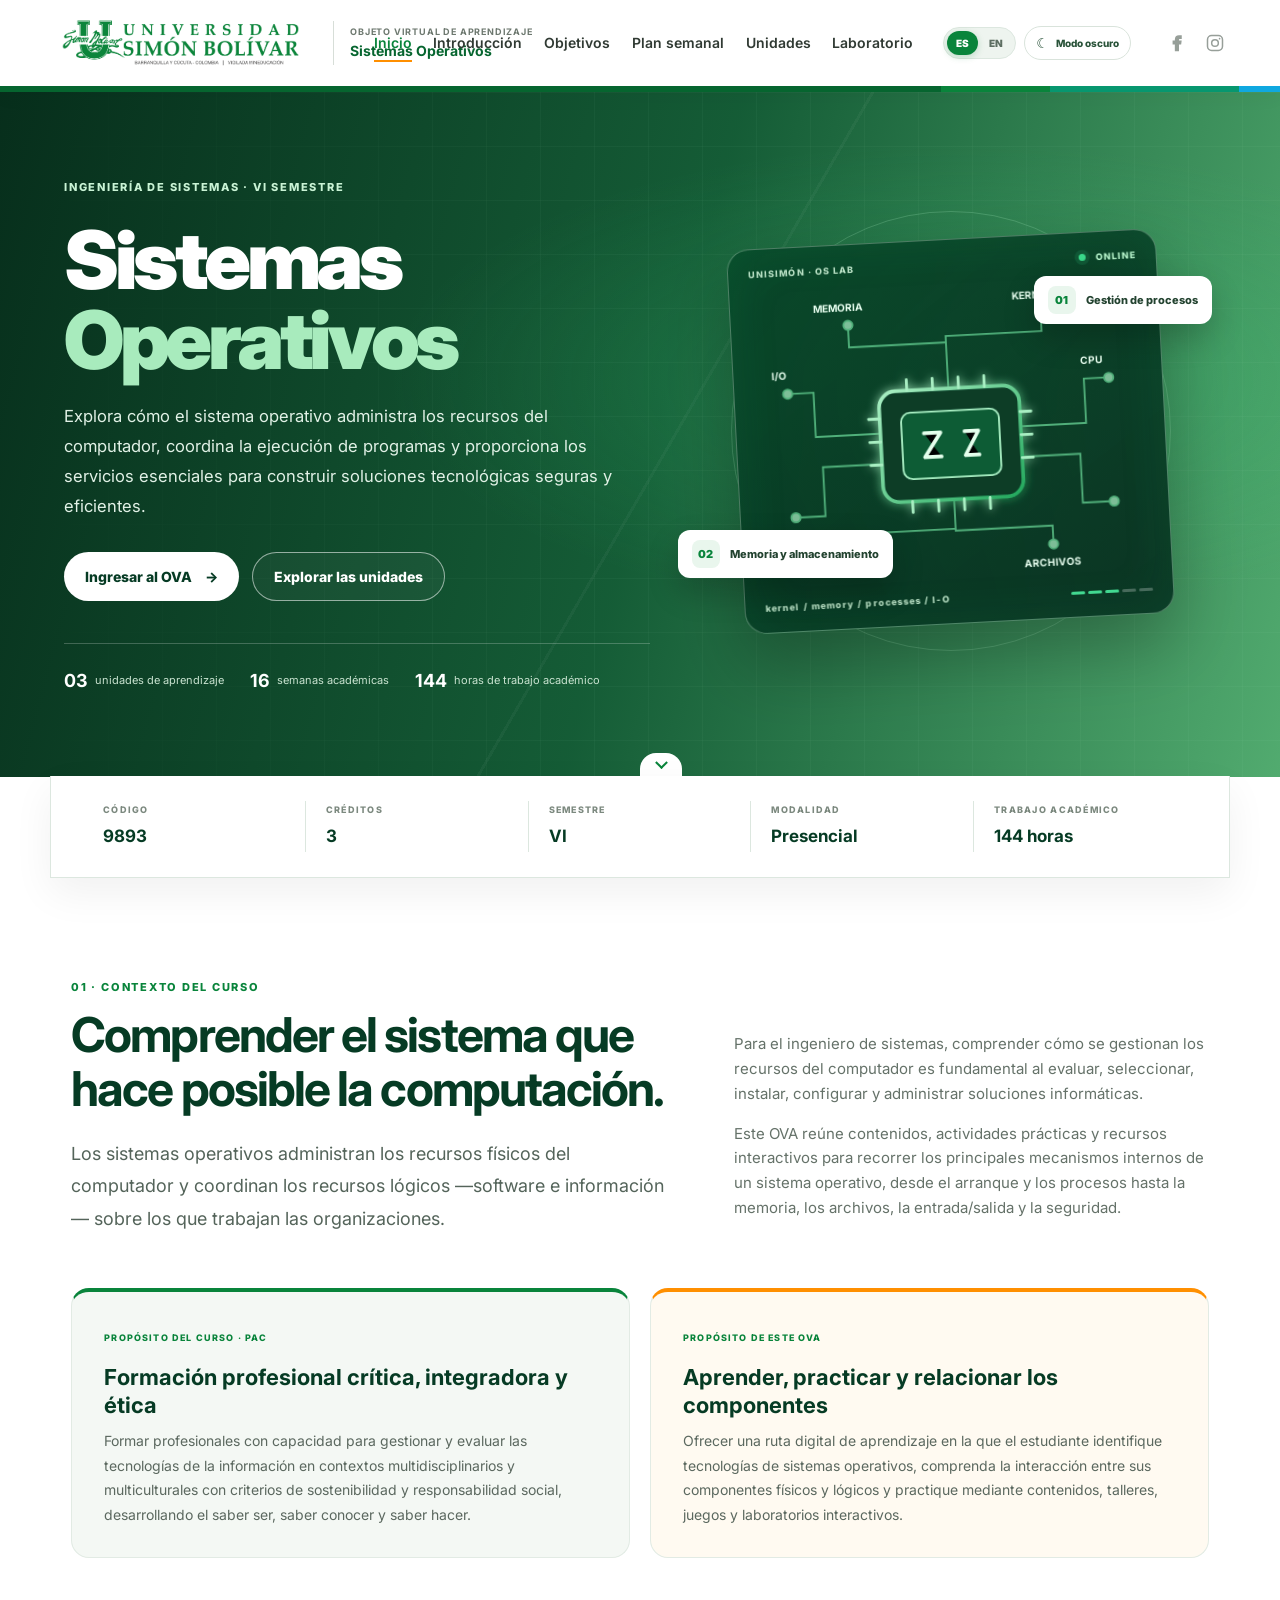
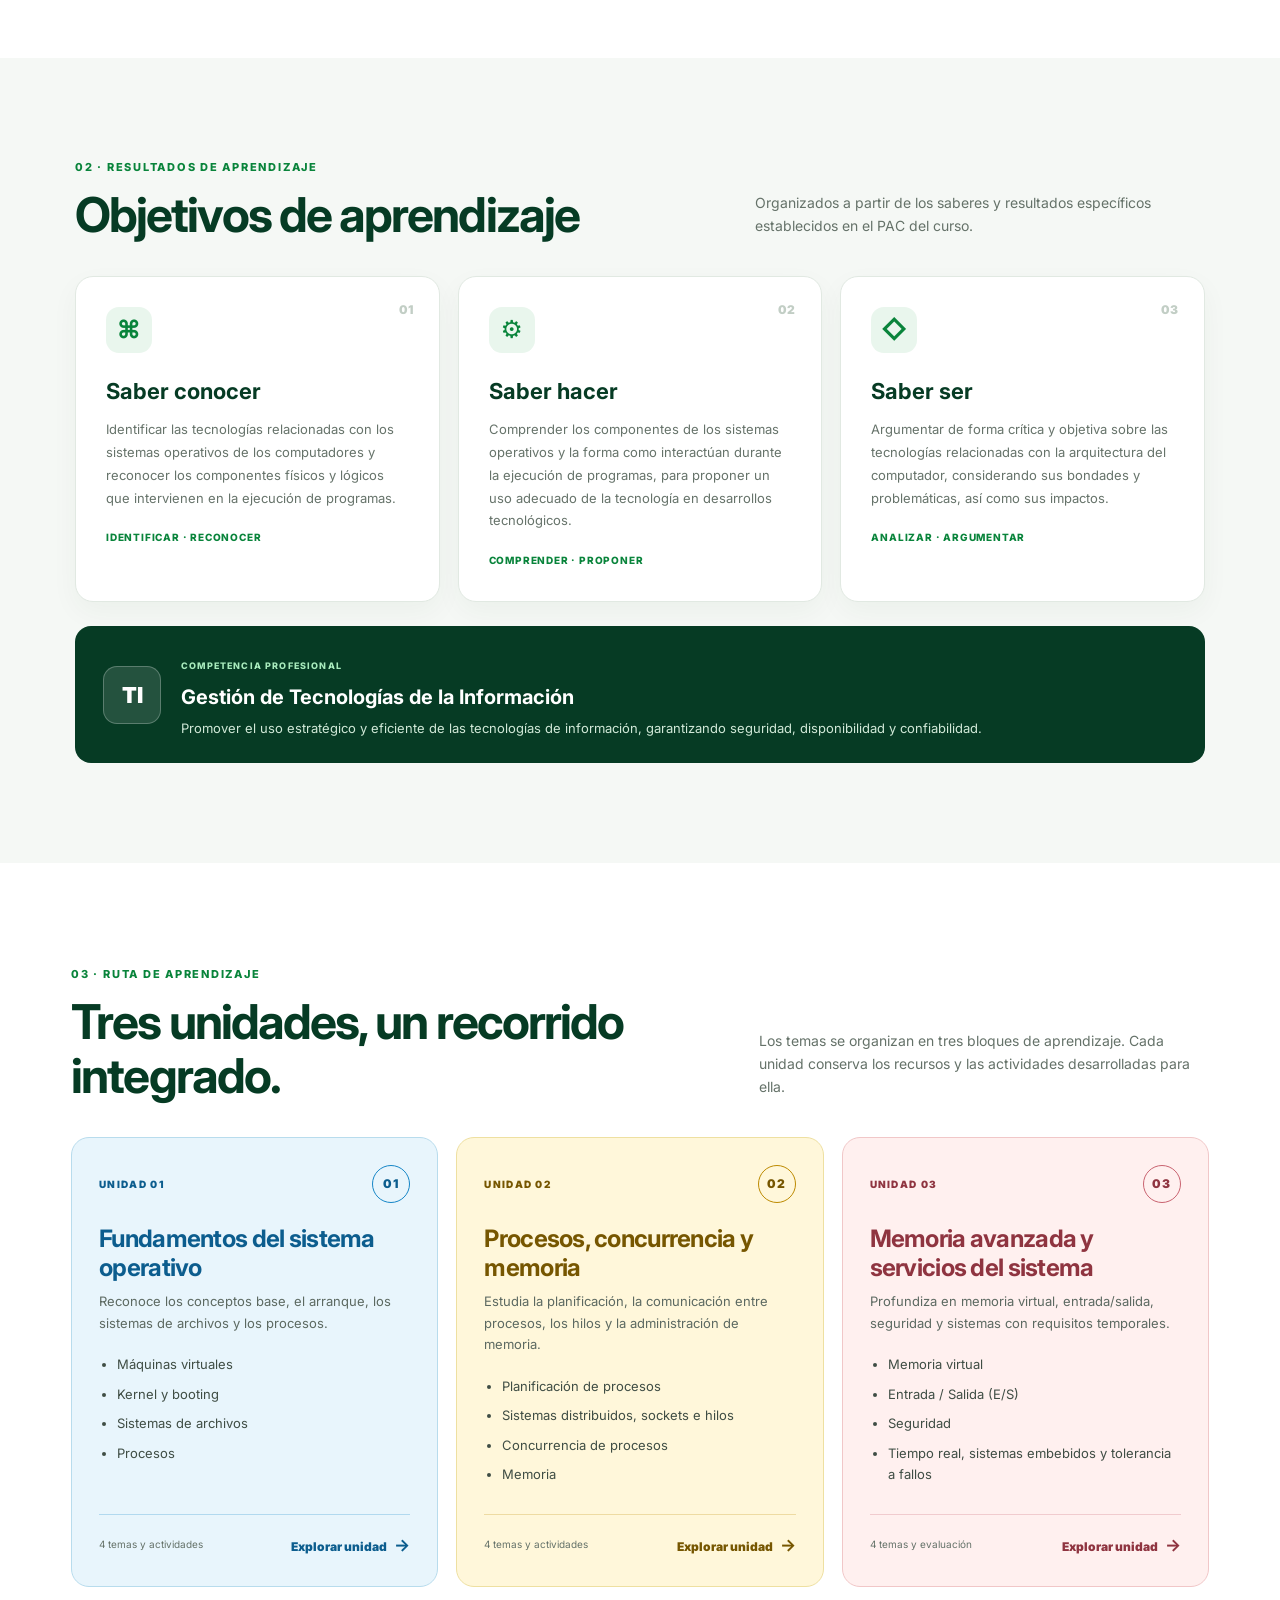
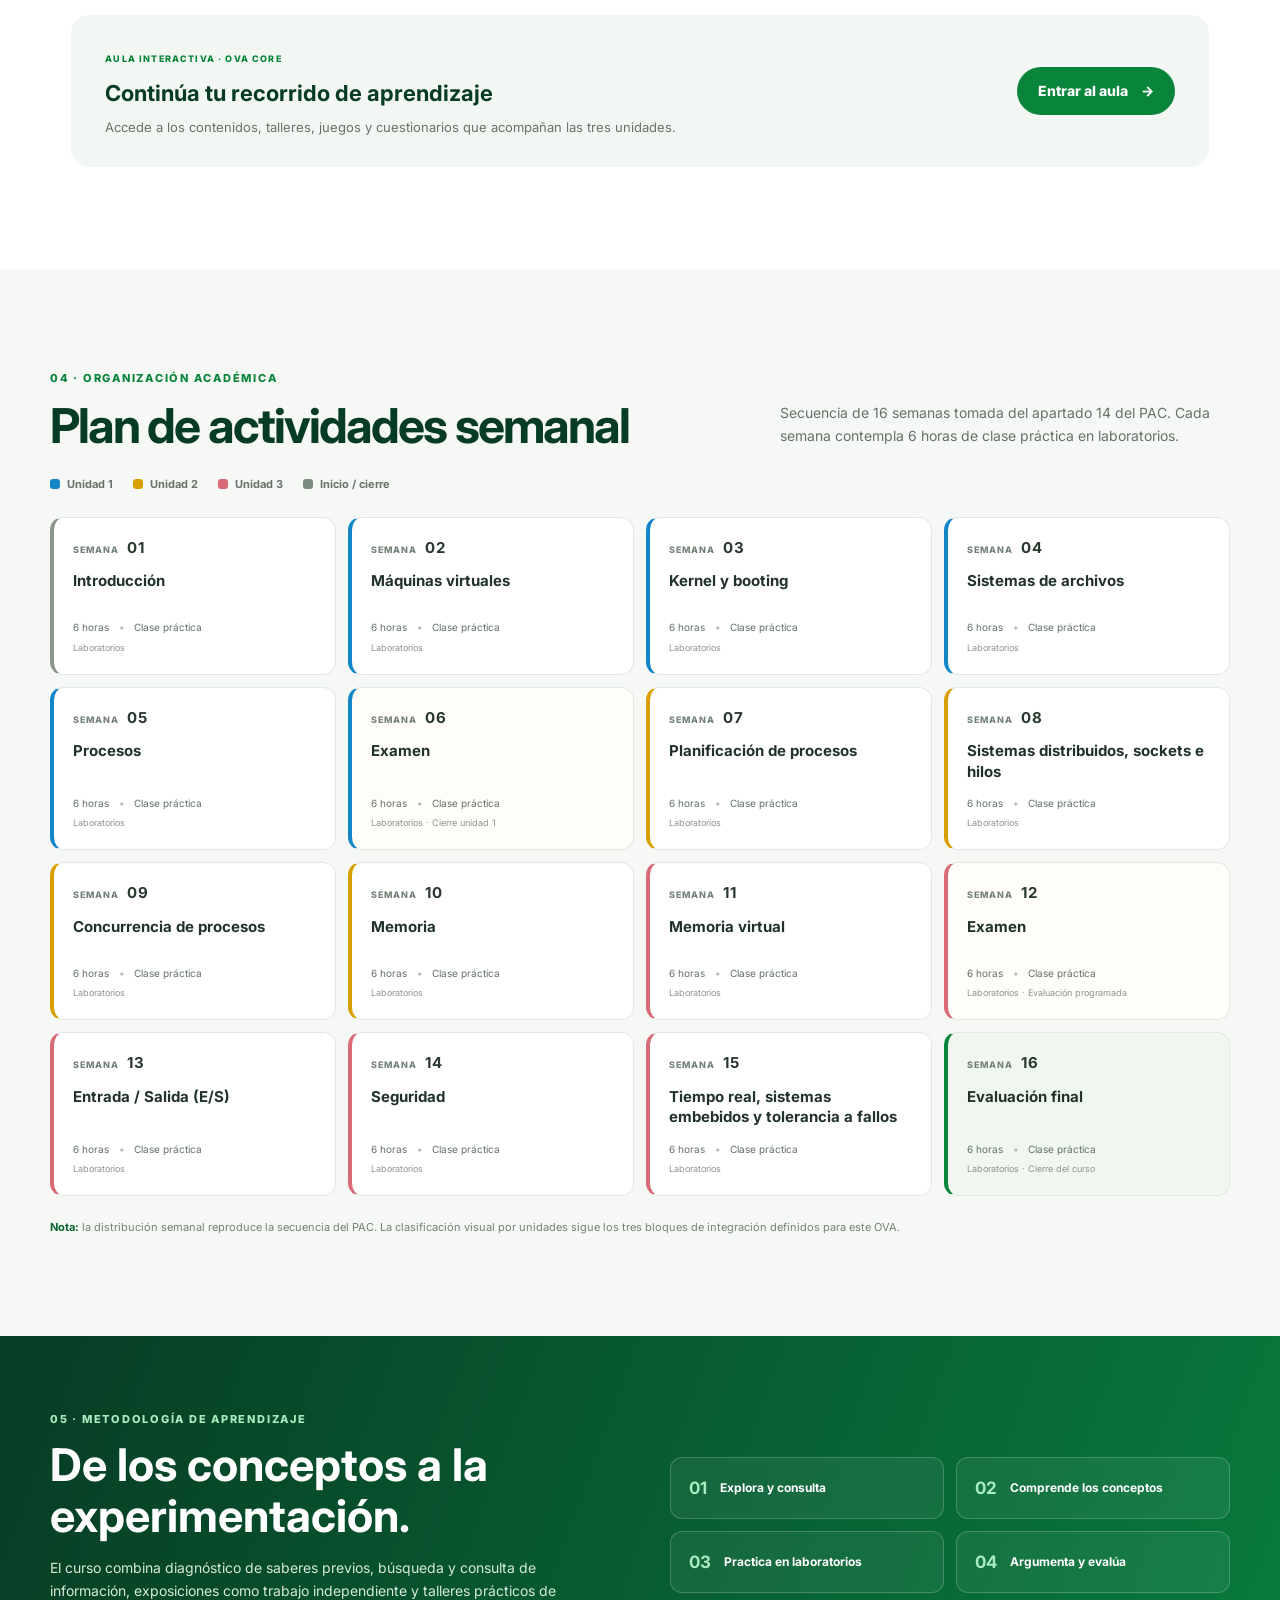
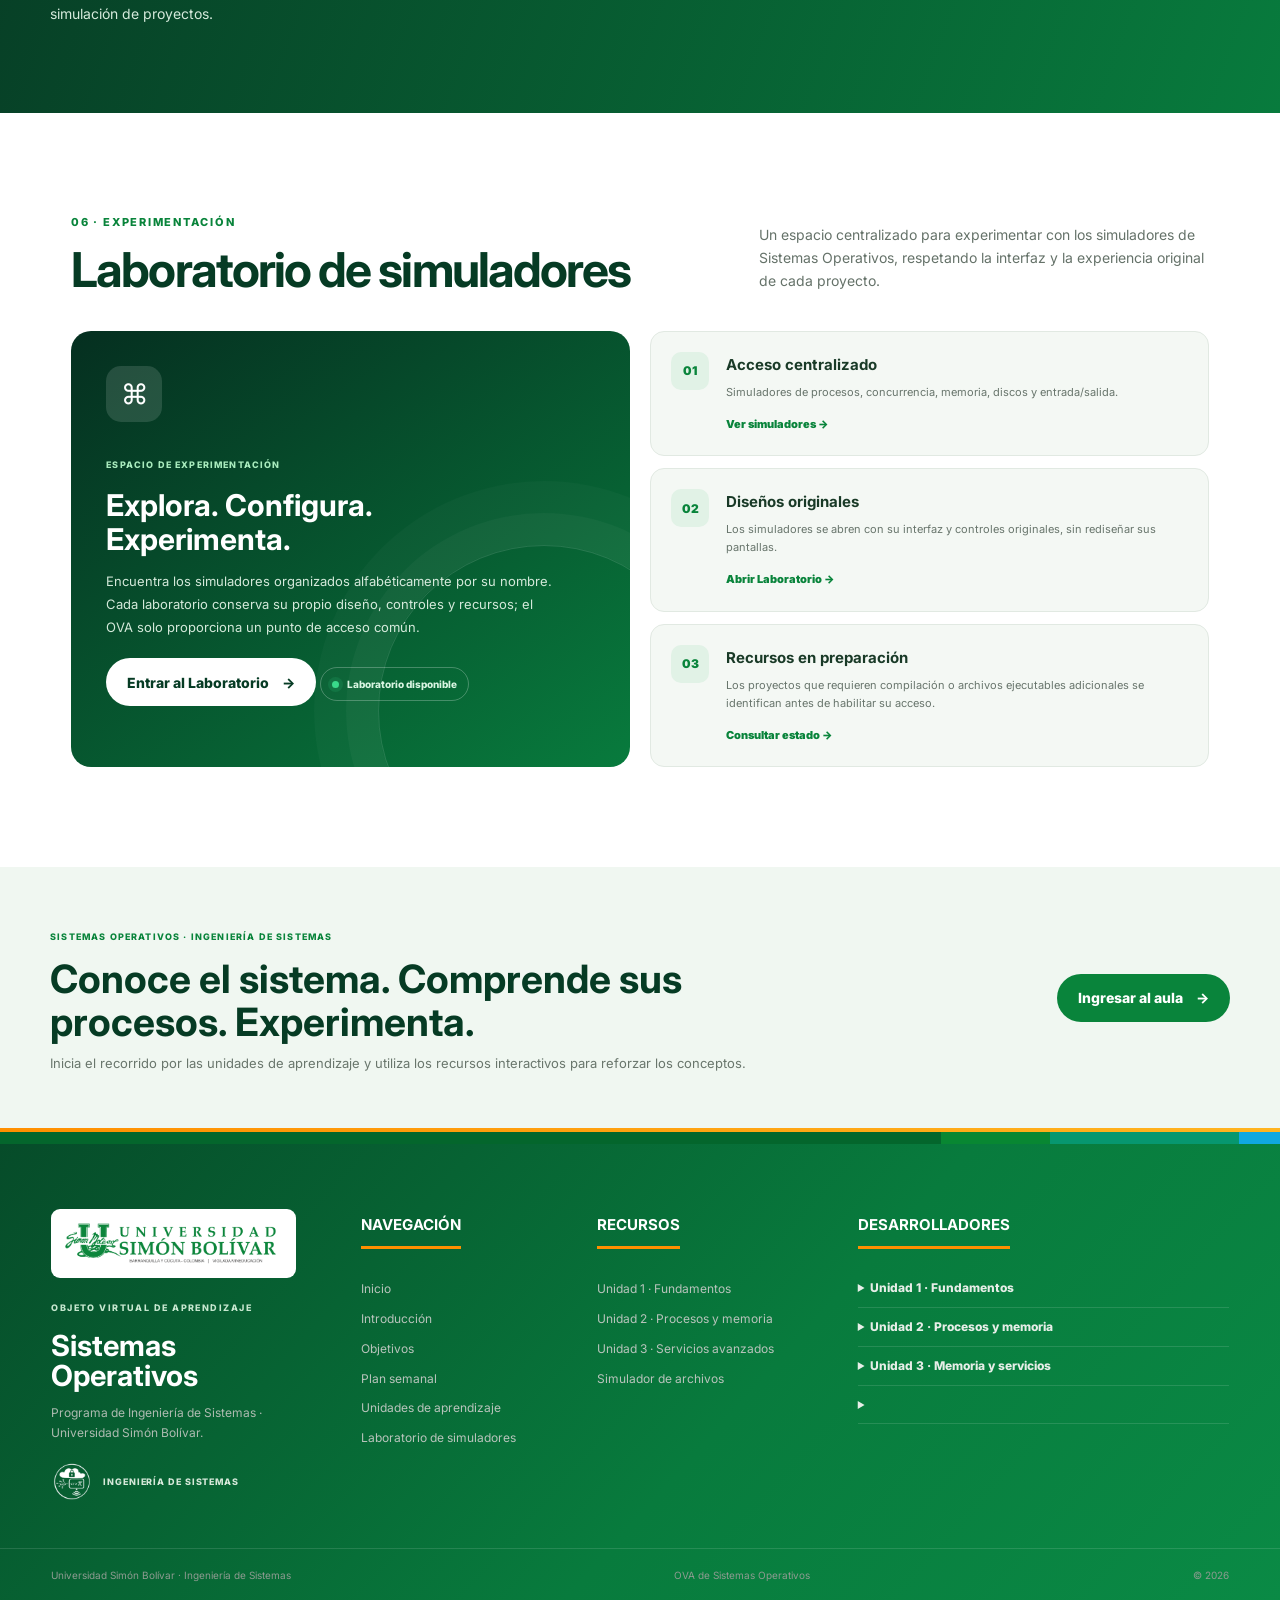
==== index.html @ 16c99668 "Conecta redes sociales oficiales y actualiza estilos animados del portal" ====
<!DOCTYPE html>
<html lang="es">
<head>
  <meta charset="UTF-8">
  <meta name="viewport" content="width=device-width, initial-scale=1.0">
  <meta name="theme-color" content="#09843B">
  <meta name="description" content="Objeto Virtual de Aprendizaje de Sistemas Operativos. Ingeniería de Sistemas, Universidad Simón Bolívar.">
  <title>Sistemas Operativos | OVA · Universidad Simón Bolívar</title>
  <link rel="preconnect" href="https://fonts.googleapis.com">
  <link rel="preconnect" href="https://fonts.gstatic.com" crossorigin>
  <link href="https://fonts.googleapis.com/css2?family=Inter:wght@400;500;600;700;800;900&display=swap" rel="stylesheet">
  <link rel="stylesheet" href="portal.css?v=0.6">
</head>
<body>
  <a class="skip-link" href="#contenido">Saltar al contenido</a>

  <header class="site-header">
    <div class="header-inner">
      <a class="brand" href="#inicio" aria-label="Sistemas Operativos, ir al inicio">
        <span class="brand-logo-plate"><img src="recursos%20visuales/20231121155455_0.png" alt="Universidad Simón Bolívar"></span>
        <span class="brand-divider" aria-hidden="true"></span>
        <span class="brand-course">OBJETO VIRTUAL DE APRENDIZAJE<strong>Sistemas Operativos</strong></span>
      </a>
      <button class="menu-toggle" id="menuToggle" type="button" aria-expanded="false" aria-controls="mainNav" aria-label="Abrir menú">
        <span></span><span></span><span></span>
      </button>
      <nav class="main-nav" id="mainNav" aria-label="Navegación principal">
        <a href="#inicio" class="active">Inicio</a>
        <a href="#introduccion">Introducción</a>
        <a href="#objetivos">Objetivos</a>
        <a href="#plan">Plan semanal</a>
        <a href="#unidades">Unidades</a>
        <a href="#laboratorios">Simuladores</a>
      </nav>
      <div class="preference-controls" aria-label="Preferencias de visualización">
        <div class="language-switch" role="group" aria-label="Language / Idioma">
          <button type="button" class="language-button is-active" data-portal-lang="es" aria-pressed="true" lang="es">ES</button>
          <button type="button" class="language-button" data-portal-lang="en" aria-pressed="false" lang="en">EN</button>
        </div>
        <button class="theme-toggle" id="themeToggle" type="button" aria-label="Cambiar a modo oscuro" aria-pressed="false">
          <span class="theme-toggle-icon" aria-hidden="true">☾</span><span id="themeToggleLabel">Modo oscuro</span>
        </button>
      </div>
      <div class="social-links" aria-label="Redes sociales del programa de Ingeniería de Sistemas">
        <a class="social-placeholder" href="https://www.facebook.com/IngSistemasUnisimon" target="_blank" rel="noopener noreferrer" title="Facebook · Ingeniería de Sistemas Unisimón" aria-label="Visitar Facebook de Ingeniería de Sistemas Unisimón">
          <svg viewBox="0 0 24 24" aria-hidden="true"><path d="M13.5 21v-8h2.7l.4-3.1h-3.1v-2c0-.9.3-1.5 1.6-1.5h1.7V3.6c-.3 0-1.3-.1-2.4-.1-2.4 0-4.1 1.5-4.1 4.2v2.3H7.6V13h2.7v8h3.2Z"/></svg>
        </a>
        <a class="social-placeholder" href="https://www.instagram.com/ingsistemasunisimon/" target="_blank" rel="noopener noreferrer" title="Instagram · Ingeniería de Sistemas Unisimón" aria-label="Visitar Instagram de Ingeniería de Sistemas Unisimón">
          <svg viewBox="0 0 24 24" aria-hidden="true"><rect x="3" y="3" width="18" height="18" rx="5"/><circle cx="12" cy="12" r="4"/><circle cx="17.5" cy="6.8" r="1" class="solid"/></svg>
        </a>
      </div>
    </div>
    <div class="institution-stripe" aria-hidden="true"><span></span><span></span><span></span><span></span></div>
  </header>

  <main id="contenido">
    <section class="hero" id="inicio" aria-labelledby="heroTitle">
      <div class="hero-pattern" aria-hidden="true"></div>
      <div class="hero-inner">
        <div class="hero-copy">
          <p class="eyebrow"><span class="eyebrow-dot"></span> INGENIERÍA DE SISTEMAS · VI SEMESTRE</p>
          <h1 id="heroTitle">Sistemas<br><em>Operativos</em></h1>
          <p class="hero-lead">Explora cómo el sistema operativo administra los recursos del computador, coordina la ejecución de programas y proporciona los servicios esenciales para construir soluciones tecnológicas seguras y eficientes.</p>
          <div class="hero-actions">
            <a class="btn btn-light" href="aula.html?v=0.5&unidad=0">Ingresar al OVA <span aria-hidden="true">→</span></a>
            <a class="btn btn-outline" href="#unidades">Explorar las unidades</a>
          </div>
          <div class="hero-meta">
            <span><strong>03</strong> unidades de aprendizaje</span>
            <span><strong>16</strong> semanas académicas</span>
            <span><strong>144</strong> horas de trabajo académico</span>
          </div>
        </div>
        <div class="hero-visual" aria-label="Ilustración de una arquitectura de sistema operativo">
          <div class="orbit orbit-one"></div><div class="orbit orbit-two"></div>
          <div class="chip-card">
            <div class="chip-top"><span>UNISIMÓN · OS LAB</span><span class="chip-live"><i></i> ONLINE</span></div>
            <svg class="cpu-art" viewBox="0 0 420 320" role="img" aria-label="Procesador conectado con memoria, procesos y dispositivos">
              <defs>
                <linearGradient id="cpuGrad" x1="0" y1="0" x2="1" y2="1"><stop stop-color="#a9efc3"/><stop offset="1" stop-color="#22a75c"/></linearGradient>
                <filter id="glow"><feGaussianBlur stdDeviation="5" result="b"/><feMerge><feMergeNode in="b"/><feMergeNode in="SourceGraphic"/></feMerge></filter>
              </defs>
              <g fill="none" stroke="#6bdb9a" stroke-width="2" opacity=".72">
                <path d="M210 132V62H105V38M210 132V55H314V34M210 212v52H105v20M210 212v54h105v22"/>
                <path d="M135 157H64v-48H36M285 157h72v-48h27M135 190H70v53H38M285 190h64v53h34"/>
                <circle cx="105" cy="38" r="5" fill="#a9efc3"/><circle cx="314" cy="34" r="5" fill="#a9efc3"/><circle cx="105" cy="280" r="5" fill="#a9efc3"/><circle cx="315" cy="286" r="5" fill="#a9efc3"/>
                <circle cx="36" cy="109" r="5" fill="#a9efc3"/><circle cx="384" cy="109" r="5" fill="#a9efc3"/><circle cx="38" cy="243" r="5" fill="#a9efc3"/><circle cx="383" cy="243" r="5" fill="#a9efc3"/>
              </g>
              <g filter="url(#glow)"><rect x="134" y="112" width="152" height="120" rx="18" fill="#073d27" stroke="url(#cpuGrad)" stroke-width="4"/><rect x="157" y="136" width="106" height="72" rx="10" fill="#0c5c36" stroke="#a9efc3" stroke-width="2"/><path d="M181 159h18l-18 26h18M225 159h15l-15 26h15" stroke="#e4ffec" stroke-width="4" stroke-linecap="round" stroke-linejoin="round"/><path d="M134 141h-12m12 25h-12m12 25h-12m164-50h12m-12 25h12m-12 25h12M165 112v-12m28 12v-12m28 12v-12m28 12v-12M165 232v12m28-12v12m28-12v12m28-12v12" stroke="#a9efc3" stroke-width="3" stroke-linecap="round"/></g>
              <g fill="#e8fff0" font-family="Inter, sans-serif" font-size="11" font-weight="700"><text x="20" y="93">I/O</text><text x="354" y="93">CPU</text><text x="68" y="23">MEMORIA</text><text x="284" y="19">KERNEL</text><text x="70" y="306">PROCESOS</text><text x="282" y="310">ARCHIVOS</text></g>
            </svg>
            <div class="chip-bottom"><span>kernel / memory / processes / I-O</span><span class="chip-progress"><i></i><i></i><i></i><i></i><i></i></span></div>
          </div>
          <div class="floating-note note-a"><span class="note-icon">01</span><span>Gestión de procesos</span></div>
          <div class="floating-note note-b"><span class="note-icon">02</span><span>Memoria y almacenamiento</span></div>
        </div>
      </div>
      <a class="hero-scroll" href="#introduccion" aria-label="Desplazarse a la introducción"><span></span></a>
    </section>

    <section class="course-facts" aria-label="Información del curso">
      <div class="fact"><span class="fact-label">CÓDIGO</span><strong>9893</strong></div>
      <div class="fact"><span class="fact-label">CRÉDITOS</span><strong>3</strong></div>
      <div class="fact"><span class="fact-label">SEMESTRE</span><strong>VI</strong></div>
      <div class="fact"><span class="fact-label">MODALIDAD</span><strong>Presencial</strong></div>
      <div class="fact"><span class="fact-label">TRABAJO ACADÉMICO</span><strong>144 horas</strong></div>
    </section>

    <section class="section section-intro" id="introduccion">
      <div class="section-kicker">01 · CONTEXTO DEL CURSO</div>
      <div class="intro-grid">
        <div>
          <h2>Comprender el sistema que hace posible la computación.</h2>
          <p class="section-lead">Los sistemas operativos administran los recursos físicos del computador y coordinan los recursos lógicos —software e información— sobre los que trabajan las organizaciones.</p>
        </div>
        <div class="intro-copy">
          <p>Para el ingeniero de sistemas, comprender cómo se gestionan los recursos del computador es fundamental al evaluar, seleccionar, instalar, configurar y administrar soluciones informáticas.</p>
          <p>Este OVA reúne contenidos, actividades prácticas y recursos interactivos para recorrer los principales mecanismos internos de un sistema operativo, desde el arranque y los procesos hasta la memoria, los archivos, la entrada/salida y la seguridad.</p>
        </div>
      </div>
      <div class="purpose-grid">
        <article class="purpose-card purpose-course">
          <span class="card-overline">PROPÓSITO DEL CURSO · PAC</span>
          <h3>Formación profesional crítica, integradora y ética</h3>
          <p>Formar profesionales con capacidad para gestionar y evaluar las tecnologías de la información en contextos multidisciplinarios y multiculturales con criterios de sostenibilidad y responsabilidad social, desarrollando el saber ser, saber conocer y saber hacer.</p>
        </article>
        <article class="purpose-card purpose-ova">
          <span class="card-overline">PROPÓSITO DE ESTE OVA</span>
          <h3>Aprender, practicar y relacionar los componentes</h3>
          <p>Ofrecer una ruta digital de aprendizaje en la que el estudiante identifique tecnologías de sistemas operativos, comprenda la interacción entre sus componentes físicos y lógicos y practique mediante contenidos, talleres, juegos y laboratorios interactivos.</p>
        </article>
      </div>
    </section>

    <section class="section objectives-section" id="objetivos">
      <div class="section-heading">
        <div><div class="section-kicker">02 · RESULTADOS DE APRENDIZAJE</div><h2>Objetivos de aprendizaje</h2></div>
        <p>Organizados a partir de los saberes y resultados específicos establecidos en el PAC del curso.</p>
      </div>
      <div class="objective-grid">
        <article class="objective-card"><span class="objective-number">01</span><div class="objective-icon">⌘</div><h3>Saber conocer</h3><p>Identificar las tecnologías relacionadas con los sistemas operativos de los computadores y reconocer los componentes físicos y lógicos que intervienen en la ejecución de programas.</p><span class="objective-tag">Identificar · Reconocer</span></article>
        <article class="objective-card"><span class="objective-number">02</span><div class="objective-icon">⚙</div><h3>Saber hacer</h3><p>Comprender los componentes de los sistemas operativos y la forma como interactúan durante la ejecución de programas, para proponer un uso adecuado de la tecnología en desarrollos tecnológicos.</p><span class="objective-tag">Comprender · Proponer</span></article>
        <article class="objective-card"><span class="objective-number">03</span><div class="objective-icon">◇</div><h3>Saber ser</h3><p>Argumentar de forma crítica y objetiva sobre las tecnologías relacionadas con la arquitectura del computador, considerando sus bondades y problemáticas, así como sus impactos.</p><span class="objective-tag">Analizar · Argumentar</span></article>
      </div>
      <div class="competency-band"><span class="competency-mark">TI</span><div><span class="card-overline">COMPETENCIA PROFESIONAL</span><h3>Gestión de Tecnologías de la Información</h3><p>Promover el uso estratégico y eficiente de las tecnologías de información, garantizando seguridad, disponibilidad y confiabilidad.</p></div></div>
    </section>

    <section class="section learning-section" id="unidades">
      <div class="section-heading">
        <div><div class="section-kicker">03 · RUTA DE APRENDIZAJE</div><h2>Tres unidades, un recorrido integrado.</h2></div>
        <p>Los temas se organizan en tres bloques de aprendizaje. Cada unidad conserva los recursos y las actividades desarrolladas para ella.</p>
      </div>
      <div class="units-grid">
        <article class="unit-card unit-blue">
          <div class="unit-top"><span class="unit-index">UNIDAD 01</span><span class="unit-symbol">01</span></div>
          <h3>Fundamentos del sistema operativo</h3>
          <p>Reconoce los conceptos base, el arranque, los sistemas de archivos y los procesos.</p>
          <ul><li>Máquinas virtuales</li><li>Kernel y booting</li><li>Sistemas de archivos</li><li>Procesos</li></ul>
          <div class="unit-bottom"><span>5 temas y actividades</span><a href="aula.html?unidad=0" class="unit-link">Explorar unidad <b>→</b></a></div>
        </article>
        <article class="unit-card unit-yellow">
          <div class="unit-top"><span class="unit-index">UNIDAD 02</span><span class="unit-symbol">02</span></div>
          <h3>Procesos, concurrencia y memoria</h3>
          <p>Estudia la planificación, la comunicación entre procesos, los hilos y la administración de memoria.</p>
          <ul><li>Planificación de procesos</li><li>Sistemas distribuidos, sockets e hilos</li><li>Concurrencia de procesos</li><li>Memoria</li></ul>
          <div class="unit-bottom"><span>5 temas y actividades</span><a href="aula.html?unidad=1" class="unit-link">Explorar unidad <b>→</b></a></div>
        </article>
        <article class="unit-card unit-rose">
          <div class="unit-top"><span class="unit-index">UNIDAD 03</span><span class="unit-symbol">03</span></div>
          <h3>Memoria avanzada y servicios del sistema</h3>
          <p>Profundiza en memoria virtual, entrada/salida, seguridad y sistemas con requisitos temporales.</p>
          <ul><li>Memoria virtual</li><li>Entrada / Salida (E/S)</li><li>Seguridad</li><li>Tiempo real, sistemas embebidos y tolerancia a fallos</li></ul>
          <div class="unit-bottom"><span>6 temas y evaluación</span><a href="aula.html?unidad=2" class="unit-link">Explorar unidad <b>→</b></a></div>
        </article>
      </div>
      <div class="classroom-cta"><div><span class="card-overline">AULA INTERACTIVA · OVA CORE</span><h3>Continúa tu recorrido de aprendizaje</h3><p>Accede a los contenidos, talleres, juegos y cuestionarios que acompañan las tres unidades.</p></div><a class="btn btn-green" href="aula.html">Entrar al aula <span aria-hidden="true">→</span></a></div>
    </section>

    <section class="section plan-section" id="plan">
      <div class="section-heading">
        <div><div class="section-kicker">04 · ORGANIZACIÓN ACADÉMICA</div><h2>Plan de actividades semanal</h2></div>
        <p>Secuencia de 16 semanas tomada del apartado 14 del PAC. Cada semana contempla 6 horas de clase práctica en laboratorios.</p>
      </div>
      <div class="plan-legend"><span><i class="legend-blue"></i> Unidad 1</span><span><i class="legend-yellow"></i> Unidad 2</span><span><i class="legend-rose"></i> Unidad 3</span><span><i class="legend-neutral"></i> Inicio / cierre</span></div>
      <div class="weeks-grid">
        <article class="week-card week-neutral"><span class="week-number">SEMANA <b>01</b></span><h3>Introducción</h3><div class="week-meta"><span>6 horas</span><span>Clase práctica</span></div><small>Laboratorios</small></article>
        <article class="week-card week-blue"><span class="week-number">SEMANA <b>02</b></span><h3>Máquinas virtuales</h3><div class="week-meta"><span>6 horas</span><span>Clase práctica</span></div><small>Laboratorios</small></article>
        <article class="week-card week-blue"><span class="week-number">SEMANA <b>03</b></span><h3>Kernel y booting</h3><div class="week-meta"><span>6 horas</span><span>Clase práctica</span></div><small>Laboratorios</small></article>
        <article class="week-card week-blue"><span class="week-number">SEMANA <b>04</b></span><h3>Sistemas de archivos</h3><div class="week-meta"><span>6 horas</span><span>Clase práctica</span></div><small>Laboratorios</small></article>
        <article class="week-card week-blue"><span class="week-number">SEMANA <b>05</b></span><h3>Procesos</h3><div class="week-meta"><span>6 horas</span><span>Clase práctica</span></div><small>Laboratorios</small></article>
        <article class="week-card week-blue week-assessment"><span class="week-number">SEMANA <b>06</b></span><h3>Examen</h3><div class="week-meta"><span>6 horas</span><span>Clase práctica</span></div><small>Laboratorios · Cierre unidad 1</small></article>
        <article class="week-card week-yellow"><span class="week-number">SEMANA <b>07</b></span><h3>Planificación de procesos</h3><div class="week-meta"><span>6 horas</span><span>Clase práctica</span></div><small>Laboratorios</small></article>
        <article class="week-card week-yellow"><span class="week-number">SEMANA <b>08</b></span><h3>Sistemas distribuidos, sockets e hilos</h3><div class="week-meta"><span>6 horas</span><span>Clase práctica</span></div><small>Laboratorios</small></article>
        <article class="week-card week-yellow"><span class="week-number">SEMANA <b>09</b></span><h3>Concurrencia de procesos</h3><div class="week-meta"><span>6 horas</span><span>Clase práctica</span></div><small>Laboratorios</small></article>
        <article class="week-card week-yellow"><span class="week-number">SEMANA <b>10</b></span><h3>Memoria</h3><div class="week-meta"><span>6 horas</span><span>Clase práctica</span></div><small>Laboratorios</small></article>
        <article class="week-card week-rose"><span class="week-number">SEMANA <b>11</b></span><h3>Memoria virtual</h3><div class="week-meta"><span>6 horas</span><span>Clase práctica</span></div><small>Laboratorios</small></article>
        <article class="week-card week-rose week-assessment"><span class="week-number">SEMANA <b>12</b></span><h3>Examen</h3><div class="week-meta"><span>6 horas</span><span>Clase práctica</span></div><small>Laboratorios · Evaluación programada</small></article>
        <article class="week-card week-rose"><span class="week-number">SEMANA <b>13</b></span><h3>Entrada / Salida (E/S)</h3><div class="week-meta"><span>6 horas</span><span>Clase práctica</span></div><small>Laboratorios</small></article>
        <article class="week-card week-rose"><span class="week-number">SEMANA <b>14</b></span><h3>Seguridad</h3><div class="week-meta"><span>6 horas</span><span>Clase práctica</span></div><small>Laboratorios</small></article>
        <article class="week-card week-rose"><span class="week-number">SEMANA <b>15</b></span><h3>Tiempo real, sistemas embebidos y tolerancia a fallos</h3><div class="week-meta"><span>6 horas</span><span>Clase práctica</span></div><small>Laboratorios</small></article>
        <article class="week-card week-neutral week-final"><span class="week-number">SEMANA <b>16</b></span><h3>Evaluación final</h3><div class="week-meta"><span>6 horas</span><span>Clase práctica</span></div><small>Laboratorios · Cierre del curso</small></article>
      </div>
      <p class="plan-note"><strong>Nota:</strong> la distribución semanal reproduce la secuencia del PAC. La clasificación visual por unidades sigue los tres bloques de integración definidos para este OVA.</p>
    </section>

    <section class="method-band">
      <div class="method-content"><div class="section-kicker">05 · METODOLOGÍA DE APRENDIZAJE</div><h2>De los conceptos a la experimentación.</h2><p>El curso combina diagnóstico de saberes previos, búsqueda y consulta de información, exposiciones como trabajo independiente y talleres prácticos de simulación de proyectos.</p></div>
      <div class="method-steps"><div><b>01</b><span>Explora y consulta</span></div><div><b>02</b><span>Comprende los conceptos</span></div><div><b>03</b><span>Practica en laboratorios</span></div><div><b>04</b><span>Argumenta y evalúa</span></div></div>
    </section>

    <section class="section simulator-section" id="laboratorios">
      <div class="section-heading">
        <div><div class="section-kicker">06 · EXPERIMENTACIÓN</div><h2>Laboratorio de simuladores</h2></div>
        <p>Un espacio centralizado para experimentar con los simuladores de Sistemas Operativos, respetando la interfaz y la experiencia original de cada proyecto.</p>
      </div>
      <div class="simulator-layout">
        <div class="simulator-feature">
          <div class="simulator-icon">⌘</div>
          <span class="card-overline">ESPACIO DE EXPERIMENTACIÓN</span>
          <h3>Explora. Configura. Experimenta.</h3>
          <p>Encuentra los simuladores organizados alfabéticamente por su nombre. Cada laboratorio conserva su propio diseño, controles y recursos; el OVA solo proporciona un punto de acceso común.</p>
          <a class="btn btn-light" href="laboratorio/index.html">Entrar al Laboratorio <span aria-hidden="true">→</span></a>
          <span class="integration-status"><i></i> Laboratorio disponible</span>
        </div>
        <div class="simulator-side">
          <article class="simulator-mini"><span class="mini-symbol">01</span><div><h4>Acceso centralizado</h4><p>Simuladores de procesos, concurrencia, memoria, discos y entrada/salida.</p><a href="laboratorio/index.html">Ver simuladores →</a></div></article>
          <article class="simulator-mini"><span class="mini-symbol">02</span><div><h4>Diseños originales</h4><p>Los simuladores se abren con su interfaz y controles originales, sin rediseñar sus pantallas.</p><a href="laboratorio/index.html">Abrir Laboratorio →</a></div></article>
          <article class="simulator-mini"><span class="mini-symbol">03</span><div><h4>Recursos en preparación</h4><p>Los proyectos que requieren compilación o archivos ejecutables adicionales se identifican antes de habilitar su acceso.</p><a href="laboratorio/index.html">Consultar estado →</a></div></article>
        </div>
      </div>
    </section>
    <section class="closing-callout">
      <div><span class="card-overline">SISTEMAS OPERATIVOS · INGENIERÍA DE SISTEMAS</span><h2>Conoce el sistema. Comprende sus procesos. Experimenta.</h2><p>Inicia el recorrido por las unidades de aprendizaje y utiliza los recursos interactivos para reforzar los conceptos.</p></div>
      <a class="btn btn-light" href="aula.html">Ingresar al aula <span aria-hidden="true">→</span></a>
    </section>
  </main>

  <footer class="site-footer" id="desarrolladores">
    <div class="footer-stripe" aria-hidden="true"></div>
    <div class="footer-main">
      <div class="footer-brand">
        <span class="footer-logo-plate"><img src="recursos%20visuales/20231121155455_0.png" alt="Universidad Simón Bolívar" class="footer-usb"></span>
        <div class="footer-course-name"><span class="footer-overline">OBJETO VIRTUAL DE APRENDIZAJE</span><h2>Sistemas<br>Operativos</h2></div>
        <p>Objeto Virtual de Aprendizaje · Programa de Ingeniería de Sistemas · Universidad Simón Bolívar.</p>
        <div class="footer-program"><img src="recursos%20visuales/logo-sistemas.png" alt="Identidad gráfica del programa de Sistemas"/><span>INGENIERÍA DE SISTEMAS</span></div>
      </div>
      <div class="footer-column"><h3>NAVEGACIÓN</h3><a href="#inicio">Inicio</a><a href="#introduccion">Introducción</a><a href="#objetivos">Objetivos</a><a href="#plan">Plan semanal</a><a href="#unidades">Unidades de aprendizaje</a><a href="#laboratorios">Laboratorio de simuladores</a></div>
      <div class="footer-column"><h3>RECURSOS</h3><a href="aula.html?unidad=0">Unidad 1 · Fundamentos</a><a href="aula.html?unidad=1">Unidad 2 · Procesos y memoria</a><a href="aula.html?unidad=2">Unidad 3 · Servicios avanzados</a><a href="temas/tema3/index.html#mod5">Simulador de archivos</a></div>
      <div class="footer-developers"><h3>DESARROLLADORES</h3>
        <details><summary>Docente responsable · Álvaro Salamanca Landínez</summary><ul><li><b>Perfil:</b> Ingeniero de Sistemas · Docente</li><li><b>Programa:</b> Ingeniería de Sistemas</li><li><b>Institución:</b> Universidad Simón Bolívar</li></ul></details>
        <details><summary>Unidad 1 · Fundamentos</summary><ul><li><b>Máquinas virtuales:</b> ALVARADO PEÑALOZA EDER SAHID</li><li><b>Kernel y booting:</b> ARENAS CRUZ KAROL DAYANA</li><li><b>Sistemas de archivos:</b> DAZA JAIMES ANDERSON FABIAN</li><li><b>Procesos:</b> GAMBOA PINO CARLOS DAVID</li><li><b>Talleres y juegos:</b> GUEVARA DONADO ALEJANDRO</li></ul></details>
        <details><summary>Unidad 2 · Procesos y memoria</summary><ul><li><b>Planificación:</b> IBARRA CASADIEGO BRAHIAN JOSE DAVID</li><li><b>Sistemas distribuidos, sockets e hilos:</b> JAIMES ORTEGA DYLAN ALFRETH</li><li><b>Concurrencia:</b> LARGO SANJUAN YOJAN STEVEN</li><li><b>Memoria:</b> LUNA QUINTERO MARIA JOSE</li><li><b>Talleres y juegos:</b> MARTINEZ DAVILA JEAN CARLOS</li></ul></details>
        <details><summary>Unidad 3 · Memoria y servicios</summary><ul><li><b>Memoria virtual:</b> MEDINA PEÑA JESUS ABEL</li><li><b>Entrada / Salida:</b> MONSALVE CABALLERO TOMAS MATEO</li><li><b>Seguridad:</b> OSORIO VILLAMIZAR ALEJANDRO</li><li><b>Tiempo real, sistemas embebidos y tolerancia a fallos:</b> RODRÍGUEZ SÁNCHEZ ANDREA XIOMARA</li><li><b>Talleres y juegos:</b> SANDOVAL PIÑEROS IMANOL SANTIAGO</li><li><b>Quices y evaluación final:</b> SERRANO ANAYA JESUS DAVID</li></ul></details>      </div>
    </div>
    <div class="footer-bottom"><span>Universidad Simón Bolívar · Ingeniería de Sistemas</span><span>OVA de Sistemas Operativos</span><span>© <span id="year"></span></span></div>
  </footer>
  <script src="portal.js?v=0.5"></script>
</body>
</html>
---- portal.css ----
/* Portal institucional OVA Sistemas Operativos — versión inicial integrada */
:root{--green:#09843B;--green-dark:#06652f;--green-deep:#063b24;--green-bright:#149447;--mint:#e9f6ed;--orange:#ff8f00;--cyan:#10a8e0;--ink:#17221b;--muted:#647169;--line:#dce7df;--surface:#fff;--surface-soft:#f5f8f5;--shadow:0 18px 55px rgba(4,61,30,.10);--radius:22px;--blue:#1386c8;--blue-soft:#e8f5fc;--yellow:#d7a000;--yellow-soft:#fff7da;--rose:#d96b79;--rose-soft:#fff0ef}
*{box-sizing:border-box}html{scroll-behavior:smooth;scroll-padding-top:110px}body{margin:0;color:var(--ink);font-family:Inter,system-ui,-apple-system,"Segoe UI",sans-serif;font-size:16px;line-height:1.65;background:#fff}a{color:inherit}button{font:inherit}.skip-link{position:absolute;left:-999px;top:8px;background:#fff;padding:10px 14px;z-index:1000}.skip-link:focus{left:10px}.site-header{position:sticky;top:0;z-index:100;background:rgba(255,255,255,.97);box-shadow:0 4px 20px rgba(0,0,0,.045);backdrop-filter:blur(12px)}.header-inner{max-width:1480px;min-height:82px;margin:auto;padding:8px clamp(18px,4vw,54px);display:flex;align-items:center;gap:28px}.brand{display:flex;align-items:center;gap:16px;min-width:290px;text-decoration:none}.brand-logo-plate{display:flex;align-items:center;justify-content:center;background:#fff;border-radius:7px;padding:4px 7px;flex:none}.brand img{width:252px;height:62px;object-fit:contain}.brand-divider{height:44px;border-left:1px solid #d7ded8}.brand-course{font-size:9px;line-height:1.3;letter-spacing:.09em;color:#6d786f;font-weight:700;white-space:nowrap}.brand-course strong{display:block;font-size:14px;color:var(--green-dark);letter-spacing:0;margin-top:4px}.main-nav{display:flex;align-items:center;justify-content:flex-end;gap:clamp(12px,1.7vw,27px);margin-left:auto}.main-nav a{text-decoration:none;color:#303a33;font-size:14px;font-weight:600;white-space:nowrap;position:relative;padding:8px 0}.main-nav a:after{content:"";position:absolute;left:0;right:0;bottom:1px;height:2px;background:var(--orange);transform:scaleX(0);transform-origin:left;transition:transform .2s}.main-nav a:hover,.main-nav a.active{color:var(--green)}.main-nav a:hover:after,.main-nav a.active:after{transform:scaleX(1)}.social-links{display:flex;gap:10px;margin-left:4px}.social-placeholder{width:28px;height:28px;display:grid;place-items:center;color:#7a847d;opacity:.78}.social-placeholder svg{width:20px;height:20px;fill:currentColor;stroke:currentColor;stroke-width:1.8}.social-placeholder svg rect,.social-placeholder svg circle{fill:none}.social-placeholder svg .solid{fill:currentColor;stroke:none}.menu-toggle{display:none;background:none;border:0;padding:8px}.menu-toggle span{display:block;width:24px;height:2px;background:var(--green-dark);margin:5px}.institution-stripe{height:6px;background:var(--orange);display:flex}.institution-stripe span{height:100%}.institution-stripe span:nth-child(1){width:73.5%;background:var(--green-dark)}.institution-stripe span:nth-child(2){width:8.5%;background:var(--green)}.institution-stripe span:nth-child(3){width:14.8%;background:#07976f}.institution-stripe span:nth-child(4){flex:1;background:var(--cyan)}
.hero{position:relative;isolation:isolate;overflow:hidden;min-height:610px;color:#fff;background:linear-gradient(105deg,rgba(2,42,23,.98) 0%,rgba(3,80,39,.93) 51%,rgba(8,135,50,.70) 100%)}.hero:before{content:"";position:absolute;inset:0;z-index:-2;background:radial-gradient(ellipse at 75% 42%,rgba(55,192,115,.28),transparent 42%),linear-gradient(120deg,transparent 0 52%,rgba(255,255,255,.04) 52% 52.2%,transparent 52.2% 100%)}.hero-pattern{position:absolute;inset:0;z-index:-1;opacity:.18;background-image:linear-gradient(rgba(206,255,220,.20) 1px,transparent 1px),linear-gradient(90deg,rgba(206,255,220,.20) 1px,transparent 1px);background-size:54px 54px;mask-image:linear-gradient(90deg,transparent,#000 42%,#000)}.hero-inner{max-width:1340px;margin:auto;min-height:610px;padding:75px clamp(20px,5vw,74px) 82px;display:grid;grid-template-columns:1.05fr .95fr;align-items:center;gap:36px}.hero-copy{max-width:680px}.eyebrow,.section-kicker,.card-overline{font-size:11px;letter-spacing:.16em;font-weight:800;text-transform:uppercase}.eyebrow{display:flex;align-items:center;gap:10px;color:#c9f3d5}.eyebrow-dot{width:8px;height:8px;border-radius:50%;background:#ffad2e;box-shadow:0 0 0 5px rgba(255,173,46,.13)}.hero h1{font-size:clamp(48px,6.3vw,82px);line-height:.99;letter-spacing:-.055em;margin:24px 0 22px;font-weight:900}.hero h1 em{font-style:normal;color:#a8ebbd}.hero-lead{max-width:650px;color:#e1f1e6;font-size:clamp(16px,1.3vw,19px);line-height:1.8}.hero-actions{display:flex;flex-wrap:wrap;gap:13px;margin-top:30px}.btn{display:inline-flex;align-items:center;justify-content:center;gap:13px;min-height:48px;padding:12px 21px;border-radius:999px;font-size:14px;font-weight:800;text-decoration:none;transition:transform .2s,box-shadow .2s,background .2s}.btn:hover{transform:translateY(-2px);box-shadow:0 12px 28px rgba(0,0,0,.16)}.btn-light{background:#fff;color:var(--green-deep)}.btn-outline{border:1px solid rgba(255,255,255,.55);color:#fff;background:rgba(255,255,255,.04)}.btn-outline:hover{background:rgba(255,255,255,.12)}.hero-meta{display:flex;gap:26px;flex-wrap:wrap;margin-top:42px;padding-top:22px;border-top:1px solid rgba(255,255,255,.22);color:#c9e3d0;font-size:11px}.hero-meta span{display:flex;align-items:center;gap:7px}.hero-meta strong{color:#fff;font-size:18px}.hero-visual{min-height:390px;position:relative;display:grid;place-items:center}.orbit{position:absolute;border:1px solid rgba(178,246,198,.22);border-radius:50%;aspect-ratio:1}.orbit-one{width:440px}.orbit-two{width:340px;border-style:dashed}.chip-card{width:min(100%,430px);padding:18px 20px 16px;border:1px solid rgba(205,255,221,.35);border-radius:22px;background:linear-gradient(145deg,rgba(5,65,37,.86),rgba(3,38,26,.88));box-shadow:0 30px 70px rgba(0,0,0,.28),inset 0 0 50px rgba(27,176,89,.12);backdrop-filter:blur(12px);transform:rotate(-3deg)}.chip-top,.chip-bottom{display:flex;align-items:center;justify-content:space-between;gap:8px;color:#b7dfc3;font-size:9px;letter-spacing:.12em;font-weight:800}.chip-live{color:#b9f7ce}.chip-live i,.integration-status i{display:inline-block;width:7px;height:7px;background:#39d98a;border-radius:50%;margin-right:6px;box-shadow:0 0 0 4px rgba(57,217,138,.13)}.cpu-art{display:block;width:100%;height:auto;margin:12px 0}.chip-progress{display:flex;gap:3px}.chip-progress i{width:14px;height:3px;background:#42d991;border-radius:3px}.chip-progress i:nth-child(4),.chip-progress i:nth-child(5){background:rgba(255,255,255,.25)}.floating-note{position:absolute;display:flex;align-items:center;gap:10px;padding:10px 14px;border-radius:12px;background:#fff;color:#234330;box-shadow:0 14px 32px rgba(0,0,0,.20);font-size:11px;font-weight:800}.note-a{top:40px;right:4px}.note-b{bottom:48px;left:-8px}.note-icon{width:28px;height:28px;display:grid;place-items:center;border-radius:8px;background:var(--mint);color:var(--green);font-weight:900}.hero-scroll{position:absolute;bottom:0;left:50%;width:42px;height:24px;border-radius:16px 16px 0 0;background:#fff;display:grid;place-items:center}.hero-scroll span{width:9px;height:9px;border-right:2px solid var(--green);border-bottom:2px solid var(--green);transform:rotate(45deg) translate(-2px,-2px)}
.course-facts{max-width:1180px;margin:-1px auto 0;padding:25px 32px;position:relative;z-index:3;background:#fff;border:1px solid var(--line);border-top:0;display:grid;grid-template-columns:repeat(5,1fr);box-shadow:0 15px 42px rgba(0,0,0,.06)}.fact{padding:2px 20px;border-right:1px solid var(--line);display:flex;flex-direction:column;gap:4px}.fact:last-child{border:0}.fact-label{font-size:9px;color:#7c897f;font-weight:800;letter-spacing:.14em}.fact strong{font-size:17px;color:var(--green-deep)}
.section{max-width:1240px;margin:0 auto;padding:100px clamp(20px,4vw,54px)}.section-kicker{color:var(--green);margin-bottom:12px}.intro-grid{display:grid;grid-template-columns:1fr .8fr;gap:70px;align-items:start}.intro-grid h2,.section-heading h2{margin:0;color:var(--green-deep);font-size:clamp(31px,4vw,48px);line-height:1.12;letter-spacing:-.04em}.section-lead{font-size:18px;line-height:1.8;color:#54645a;margin:22px 0 0}.intro-copy{padding-top:24px;color:#657269;font-size:15px}.intro-copy p{margin:0 0 15px}.purpose-grid{display:grid;grid-template-columns:1fr 1fr;gap:20px;margin-top:52px}.purpose-card{padding:30px 32px;border-radius:18px;background:#f4f8f4;border:1px solid #e2ebe4}.purpose-course{border-top:4px solid var(--green)}.purpose-ova{border-top:4px solid var(--orange);background:#fffaf1}.card-overline{font-size:9px;color:var(--green);letter-spacing:.13em}.purpose-card h3{font-size:22px;line-height:1.25;color:var(--green-deep);margin:16px 0 10px}.purpose-card p{color:#5b685f;font-size:14px;margin:0;line-height:1.75}
.objectives-section{max-width:none;background:#f5f8f5;padding-inline:max(calc((100vw - 1130px)/2),24px)}.section-heading{display:flex;align-items:end;justify-content:space-between;gap:34px;margin-bottom:34px}.section-heading>p{max-width:450px;color:#657269;font-size:14px;margin:0 0 5px}.objective-grid{display:grid;grid-template-columns:repeat(3,1fr);gap:18px}.objective-card{background:#fff;border:1px solid #e1e9e2;border-radius:18px;padding:30px;position:relative;min-height:290px;box-shadow:0 10px 28px rgba(5,61,30,.045)}.objective-number{position:absolute;top:23px;right:26px;font-size:12px;font-weight:900;color:#c2cec5}.objective-icon{width:46px;height:46px;border-radius:13px;background:#e9f6ed;color:var(--green);display:grid;place-items:center;font-size:25px;font-weight:800}.objective-card h3{margin:20px 0 9px;color:var(--green-deep);font-size:22px}.objective-card p{margin:0;color:#66736a;font-size:13px;line-height:1.75}.objective-tag{display:inline-block;margin-top:20px;color:var(--green);font-size:10px;font-weight:800;letter-spacing:.08em;text-transform:uppercase}.competency-band{display:flex;align-items:center;gap:20px;margin-top:24px;background:#063b24;color:#fff;border-radius:16px;padding:24px 28px}.competency-mark{width:58px;height:58px;display:grid;place-items:center;border-radius:14px;background:rgba(255,255,255,.12);border:1px solid rgba(255,255,255,.25);font-size:22px;font-weight:900}.competency-band .card-overline{color:#a8ebbd}.competency-band h3{margin:4px 0;font-size:20px}.competency-band p{margin:0;color:#d1e9d8;font-size:13px}
.learning-section{padding-top:102px;padding-bottom:102px}.units-grid{display:grid;grid-template-columns:repeat(3,1fr);gap:18px}.unit-card{padding:27px;border:1px solid;border-radius:18px;display:flex;flex-direction:column;min-height:415px}.unit-blue{background:var(--blue-soft);border-color:#b8dced;--unit:#1686c7;--unit-dark:#0c5d8e}.unit-yellow{background:var(--yellow-soft);border-color:#eee0a1;--unit:#bd8a00;--unit-dark:#765600}.unit-rose{background:var(--rose-soft);border-color:#f1c7c8;--unit:#c96370;--unit-dark:#8f3440}.unit-top{display:flex;align-items:center;justify-content:space-between;color:var(--unit-dark);font-size:10px;font-weight:900;letter-spacing:.13em}.unit-symbol{width:38px;height:38px;display:grid;place-items:center;border-radius:50%;border:1px solid var(--unit);font-size:12px}.unit-card h3{font-size:24px;line-height:1.2;color:var(--unit-dark);margin:22px 0 9px;letter-spacing:-.03em}.unit-card>p{color:#5c6961;font-size:13px;margin:0 0 16px}.unit-card ul{padding-left:18px;color:#3f4d44;font-size:13px;margin:0 0 24px}.unit-card li{padding:4px 0}.unit-bottom{border-top:1px solid color-mix(in srgb,var(--unit) 26%,transparent);padding-top:16px;margin-top:auto;display:flex;justify-content:space-between;align-items:center;gap:10px}.unit-bottom>span{color:#657269;font-size:10px}.unit-link{color:var(--unit-dark);font-size:12px;font-weight:900;text-decoration:none;white-space:nowrap}.unit-link b{font-size:17px;margin-left:5px}.classroom-cta{margin-top:28px;padding:28px 34px;background:#f3f7f3;border-radius:18px;display:flex;justify-content:space-between;align-items:center;gap:24px}.classroom-cta .card-overline{color:var(--green)}.classroom-cta h3{margin:6px 0;font-size:22px;color:var(--green-deep)}.classroom-cta p{margin:0;color:#66736a;font-size:13px}.btn-green{background:var(--green);color:#fff;white-space:nowrap}.btn-green:hover{background:var(--green-dark)}
.plan-section{max-width:none;background:#f6f8f6;padding-inline:max(calc((100vw - 1180px)/2),24px)}.plan-legend{display:flex;gap:20px;flex-wrap:wrap;margin:-12px 0 24px;color:#67736b;font-size:11px;font-weight:700}.plan-legend span{display:flex;align-items:center;gap:7px}.plan-legend i{width:10px;height:10px;border-radius:3px}.legend-blue{background:var(--blue)}.legend-yellow{background:var(--yellow)}.legend-rose{background:var(--rose)}.legend-neutral{background:#7c8b80}.weeks-grid{display:grid;grid-template-columns:repeat(4,1fr);gap:12px}.week-card{border-radius:13px;padding:18px 19px;background:#fff;border:1px solid #e2e9e3;border-left:4px solid #8a978d;min-height:158px;display:flex;flex-direction:column}.week-blue{border-left-color:var(--blue)}.week-yellow{border-left-color:var(--yellow)}.week-rose{border-left-color:var(--rose)}.week-number{color:#758278;font-size:9px;letter-spacing:.12em;font-weight:800}.week-number b{font-size:15px;color:#29382e;margin-left:4px}.week-card h3{margin:11px 0 13px;color:#213229;font-size:15px;line-height:1.35}.week-meta{display:flex;gap:10px;flex-wrap:wrap;margin-top:auto;color:#637068;font-size:10px}.week-meta span+span:before{content:"•";margin-right:9px;color:#b0bbb2}.week-card small{color:#8a958d;font-size:9px;margin-top:5px}.week-assessment{background:#fffdf7}.week-final{background:#f0f7f1;border-left-color:var(--green)}.plan-note{margin:22px 0 0;color:#758077;font-size:11px}.plan-note strong{color:var(--green-dark)}
.method-band{padding:74px max(calc((100vw - 1180px)/2),24px);background:linear-gradient(110deg,#073c25,#087b3d);color:#fff;display:grid;grid-template-columns:1fr 1fr;gap:60px;align-items:center}.method-content .section-kicker{color:#a8ebbd}.method-content h2{font-size:clamp(30px,4vw,45px);line-height:1.12;margin:0 0 15px}.method-content p{max-width:560px;color:#d6eadc;font-size:14px}.method-steps{display:grid;grid-template-columns:1fr 1fr;gap:12px}.method-steps div{padding:16px 18px;border:1px solid rgba(255,255,255,.2);background:rgba(255,255,255,.06);border-radius:12px;display:flex;align-items:center;gap:13px;font-weight:700;font-size:12px}.method-steps b{color:#a8ebbd;font-size:17px}
.simulator-section{padding-top:100px;padding-bottom:100px}.simulator-layout{display:grid;grid-template-columns:1fr 1fr;gap:20px}.simulator-feature{position:relative;overflow:hidden;border-radius:20px;padding:35px;background:linear-gradient(145deg,#052f20,#087b3d);color:#fff;min-height:370px}.simulator-feature:after{content:"";position:absolute;right:-80px;bottom:-110px;width:330px;height:330px;border:1px solid rgba(255,255,255,.13);border-radius:50%;box-shadow:0 0 0 32px rgba(255,255,255,.03),0 0 0 64px rgba(255,255,255,.025)}.simulator-icon{width:56px;height:56px;border-radius:15px;background:rgba(255,255,255,.13);display:grid;place-items:center;font-size:28px;margin-bottom:27px}.simulator-feature .card-overline{color:#a8ebbd}.simulator-feature h3{font-size:30px;line-height:1.15;max-width:390px;margin:12px 0}.simulator-feature p{color:#d4e9da;font-size:13px;max-width:450px;line-height:1.8}.integration-status{display:inline-block;position:relative;z-index:1;margin-top:14px;padding:8px 11px;border:1px solid rgba(255,255,255,.25);border-radius:999px;color:#d9f5e2;font-size:10px;font-weight:800}.simulator-side{display:flex;flex-direction:column;gap:12px}.simulator-mini{display:flex;gap:17px;align-items:flex-start;padding:20px;background:#f4f8f4;border:1px solid #e1e9e2;border-radius:14px}.mini-symbol{flex:none;width:38px;height:38px;border-radius:10px;background:#e1f2e6;color:var(--green);display:grid;place-items:center;font-size:12px;font-weight:900}.simulator-mini h4{margin:1px 0 5px;color:#193a27;font-size:15px}.simulator-mini p{margin:0 0 8px;color:#68756c;font-size:11px}.simulator-mini a{color:var(--green);font-size:11px;font-weight:900;text-decoration:none}.simulator-pending{background:#fffaf1;border-color:#f0e3c5}.simulator-pending .mini-symbol{background:#fff0cf;color:#a87900}.pending-label{font-size:10px;color:#a87900;font-weight:900}
.closing-callout{background:#f0f7f1;padding:54px max(calc((100vw - 1180px)/2),24px);display:flex;justify-content:space-between;align-items:center;gap:28px}.closing-callout .card-overline{color:var(--green)}.closing-callout h2{max-width:750px;margin:9px 0;font-size:clamp(26px,3.6vw,39px);line-height:1.12;color:var(--green-deep)}.closing-callout p{margin:0;color:#69766c;font-size:13px}.closing-callout .btn{background:var(--green);color:#fff;white-space:nowrap}
.site-footer{background:linear-gradient(132deg,#064b29 0%,#087b3d 58%,#0a8a45 100%);color:#eff8f1}.footer-stripe{height:16px;background:linear-gradient(90deg,var(--orange),#ffb420) top/100% 4px no-repeat,linear-gradient(90deg,#04662c 0 73.5%,#088732 73.5% 82%,#07976f 82% 96.8%,#10a8e0 96.8% 100%) bottom/100% 12px no-repeat}.footer-main{max-width:1380px;margin:auto;padding:65px clamp(20px,4vw,54px) 45px;display:grid;grid-template-columns:1.1fr .8fr .9fr 1.5fr;gap:38px}.footer-brand{max-width:290px}.footer-logo-plate{display:inline-flex;align-items:center;justify-content:center;background:#fff;border-radius:9px;padding:8px 10px;max-width:250px}.footer-usb{display:block;width:225px;height:auto;object-fit:contain;object-position:center}.footer-course-name{margin-top:14px}.footer-overline{color:#c6e7cf;font-size:9px;font-weight:800;letter-spacing:.16em}.footer-brand h2{margin:5px 0 10px}.footer-brand h2{color:#fff;font-size:29px;line-height:1.05;margin:12px 0}.footer-brand>p{color:#aebbb1;font-size:12px}.footer-program{display:flex;align-items:center;gap:10px;margin-top:18px;color:#d5e8d9;font-size:9px;font-weight:800;letter-spacing:.1em}.footer-program img{width:42px;height:42px;object-fit:contain}.footer-column h3,.footer-developers h3{color:#fff;font-size:15px;margin:4px 0 20px;display:inline-block;padding-bottom:8px;border-bottom:3px solid var(--orange)}.footer-column a{display:block;margin:10px 0;color:#b9c4bc;text-decoration:none;font-size:12px}.footer-column a:hover{color:#fff}.footer-developers details{border-bottom:1px solid rgba(255,255,255,.12);padding:9px 0}.footer-developers summary{cursor:pointer;color:#e7eee8;font-size:12px;font-weight:800}.footer-developers ul{padding-left:16px;margin:8px 0 4px;color:#afbbb2;font-size:10px;line-height:1.7}.footer-developers li{margin:5px 0}.footer-developers li b{color:#edf4ee}.footer-bottom{max-width:1380px;margin:auto;border-top:1px solid rgba(255,255,255,.12);padding:18px clamp(20px,4vw,54px);display:flex;justify-content:space-between;gap:18px;color:#8e9b91;font-size:10px}
@media(max-width:1160px){.brand{min-width:230px}.brand img{width:190px}.brand-course{font-size:8px}.brand-course strong{font-size:12px}.main-nav{gap:13px}.main-nav a{font-size:12px}.footer-main{grid-template-columns:1.1fr 1fr 1fr}.footer-developers{grid-column:1/-1;display:grid;grid-template-columns:repeat(3,1fr);gap:18px}.footer-developers h3{grid-column:1/-1;margin-bottom:0}}
@media(max-width:900px){.header-inner{gap:12px}.brand{min-width:0}.brand img{width:190px;height:52px}.brand-divider,.brand-course{display:none}.menu-toggle{display:block;margin-left:auto}.main-nav{display:none;position:absolute;top:100%;left:0;right:0;padding:14px 22px 20px;background:#fff;box-shadow:0 12px 20px rgba(0,0,0,.08);flex-direction:column;align-items:stretch;gap:3px}.main-nav.open{display:flex}.main-nav a{padding:11px 2px;font-size:14px}.social-links{margin-left:5px}.hero-inner{grid-template-columns:1fr .8fr}.hero-meta{gap:13px}.course-facts{margin-inline:16px;padding:20px 12px;grid-template-columns:repeat(5,1fr)}.fact{padding:2px 10px}.fact strong{font-size:14px}.units-grid{grid-template-columns:1fr}.unit-card{min-height:0}.unit-card ul{columns:2}.weeks-grid{grid-template-columns:repeat(3,1fr)}.intro-grid{gap:35px}.footer-main{grid-template-columns:1fr 1fr}.footer-developers{grid-column:1/-1}}
@media(max-width:650px){.header-inner{min-height:70px;padding-inline:16px}.brand img{width:170px;height:48px}.social-links{display:none}.hero-inner{grid-template-columns:1fr;padding:55px 22px 67px;gap:10px}.hero{min-height:0}.hero-copy{position:relative;z-index:2}.hero h1{font-size:54px}.hero-lead{font-size:15px}.hero-meta{display:grid;grid-template-columns:1fr 1fr;gap:12px;margin-top:28px}.hero-visual{min-height:280px;margin:0 10px}.chip-card{max-width:340px}.orbit-one{width:310px}.orbit-two{width:245px}.note-a{top:0;right:-3px}.note-b{bottom:3px;left:0}.course-facts{grid-template-columns:repeat(2,1fr);gap:0;margin:0;border-inline:0}.fact{padding:12px;border-bottom:1px solid var(--line)}.fact:nth-child(2n){border-right:0}.fact:last-child{grid-column:1/-1;border-bottom:0}.section{padding:68px 20px}.intro-grid,.purpose-grid,.objective-grid,.method-band,.simulator-layout{grid-template-columns:1fr}.intro-grid{gap:14px}.intro-copy{padding-top:0}.purpose-grid{margin-top:28px}.purpose-card{padding:24px}.section-heading{display:block}.section-heading>p{margin-top:14px}.objective-card{min-height:0}.competency-band{align-items:flex-start;padding:20px}.units-grid{gap:12px}.unit-card{padding:23px}.unit-card ul{columns:1}.classroom-cta,.closing-callout{display:block;padding:24px}.classroom-cta .btn,.closing-callout .btn{margin-top:18px}.plan-section{padding:68px 18px}.weeks-grid{grid-template-columns:repeat(2,1fr);gap:8px}.week-card{padding:14px;min-height:155px}.week-card h3{font-size:13px}.week-meta{gap:5px;font-size:9px}.week-meta span+span:before{margin-right:5px}.plan-legend{gap:11px}.method-band{padding:55px 22px;gap:24px}.method-steps{gap:8px}.method-steps div{font-size:10px;padding:12px}.simulator-feature{min-height:0;padding:26px}.simulator-feature h3{font-size:26px}.footer-main{grid-template-columns:1fr 1fr;gap:26px;padding:48px 22px 30px}.footer-brand{grid-column:1/-1;max-width:100%}.footer-developers{grid-column:1/-1;display:block}.footer-bottom{display:grid;grid-template-columns:1fr 1fr;padding:16px 22px}.footer-bottom span:last-child{grid-column:1/-1}.footer-developers summary{font-size:11px}}
@media(prefers-reduced-motion:reduce){html{scroll-behavior:auto}*,*:before,*:after{transition:none!important;animation:none!important}}


/* ===== Controles globales de idioma y apariencia ===== */
.preference-controls{display:flex;align-items:center;gap:8px;flex:none;margin-left:2px}
.language-switch{display:inline-flex;align-items:center;gap:2px;padding:3px;background:#eef4ef;border:1px solid #dce7df;border-radius:999px}
.language-button{border:0;background:transparent;color:#5d6e62;border-radius:999px;padding:7px 9px;font-size:10px;line-height:1;font-weight:900;cursor:pointer;transition:background .18s,color .18s}
.language-button.is-active{background:#09843B;color:#fff;box-shadow:0 2px 7px rgba(9,132,59,.22)}
.theme-toggle{display:inline-flex;align-items:center;justify-content:center;gap:7px;border:1px solid #d9e3db;background:#fff;color:#285238;border-radius:999px;padding:8px 11px;font-size:10px;font-weight:800;white-space:nowrap;cursor:pointer;transition:background .18s,border .18s,color .18s}
.theme-toggle:hover{border-color:#09843B;background:#f0f7f2}
.theme-toggle-icon{font-size:14px;line-height:1}
html[data-theme="dark"]{color-scheme:dark}
html[data-theme="light"]{color-scheme:light}
html[data-theme="dark"] body{background:#101a14;color:#e7efe9}
html[data-theme="dark"] .site-header{background:rgba(12,35,22,.97);box-shadow:0 5px 24px rgba(0,0,0,.22)}
html[data-theme="dark"] .brand-course{color:#c1d2c5}
html[data-theme="dark"] .brand-course strong{color:#f1faf3}
html[data-theme="dark"] .brand-divider{border-color:#365441}
html[data-theme="dark"] .main-nav a{color:#e1ece4}
html[data-theme="dark"] .main-nav a:hover,html[data-theme="dark"] .main-nav a.active{color:#9be0b0}
html[data-theme="dark"] .menu-toggle span{background:#d9f0df}
html[data-theme="dark"] .language-switch{background:#16291d;border-color:#355340}
html[data-theme="dark"] .language-button{color:#c4d7c9}
html[data-theme="dark"] .language-button.is-active{background:#09843B;color:#fff}
html[data-theme="dark"] .theme-toggle{background:#16291d;border-color:#365340;color:#e2f1e6}
html[data-theme="dark"] .theme-toggle:hover{background:#1d3828;border-color:#65b77d}
html[data-theme="dark"] .social-placeholder{color:#c4d8c9}
html[data-theme="dark"] .course-facts{background:#19271e;border-color:#344b3a;box-shadow:0 15px 42px rgba(0,0,0,.2)}
html[data-theme="dark"] .fact{border-color:#344b3a}
html[data-theme="dark"] .fact-label{color:#a7b9aa}
html[data-theme="dark"] .fact strong{color:#ecf7ef}
html[data-theme="dark"] .intro-grid h2,html[data-theme="dark"] .section-heading h2{color:#e9f5ec}
html[data-theme="dark"] .section-lead{color:#c1d1c5}
html[data-theme="dark"] .intro-copy{color:#afc0b3}
html[data-theme="dark"] .purpose-card{background:#1a2a20;border-color:#354b3b}
html[data-theme="dark"] .purpose-ova{background:#2b281d;border-color:#5b4c2b}
html[data-theme="dark"] .purpose-card h3{color:#eff8f1}
html[data-theme="dark"] .purpose-card p{color:#c1d1c5}
html[data-theme="dark"] .objectives-section,html[data-theme="dark"] .plan-section{background:#141f18}
html[data-theme="dark"] .section-heading>p{color:#b3c3b7}
html[data-theme="dark"] .objective-card{background:#1a2a20;border-color:#344b3a;box-shadow:0 10px 28px rgba(0,0,0,.16)}
html[data-theme="dark"] .objective-card h3{color:#e8f5eb}
html[data-theme="dark"] .objective-card p{color:#bbccbf}
html[data-theme="dark"] .objective-number{color:#718878}
html[data-theme="dark"] .objective-icon{background:#244a31;color:#b2e7c1}
html[data-theme="dark"] .objective-tag{color:#9fe0b2}
html[data-theme="dark"] .unit-blue{background:#172a35;border-color:#28556b;--unit:#62bce9;--unit-dark:#b2e3fb}
html[data-theme="dark"] .unit-yellow{background:#302a18;border-color:#69551c;--unit:#e6bf52;--unit-dark:#f5df9a}
html[data-theme="dark"] .unit-rose{background:#312027;border-color:#69404a;--unit:#e58a97;--unit-dark:#f4bac2}
html[data-theme="dark"] .unit-card>p{color:#d0d9d2}
html[data-theme="dark"] .unit-card ul{color:#d9e4dc}
html[data-theme="dark"] .unit-bottom>span{color:#b8c9bc}
html[data-theme="dark"] .classroom-cta{background:#1a2b20;border:1px solid #354e3b}
html[data-theme="dark"] .classroom-cta h3{color:#edf7ef}
html[data-theme="dark"] .classroom-cta p{color:#bfcec3}
html[data-theme="dark"] .plan-legend{color:#becdc1}
html[data-theme="dark"] .week-card{background:#1b2a20;border-color:#374c3c}
html[data-theme="dark"] .week-number{color:#b0c1b4}
html[data-theme="dark"] .week-number b{color:#eff6f0}
html[data-theme="dark"] .week-card h3{color:#eaf3ec}
html[data-theme="dark"] .week-meta{color:#c0cec3}
html[data-theme="dark"] .week-card small{color:#9eb0a2}
html[data-theme="dark"] .week-assessment{background:#2e2819}
html[data-theme="dark"] .week-final{background:#173124}
html[data-theme="dark"] .plan-note{color:#a9b9ad}
html[data-theme="dark"] .closing-callout{background:#1a2c20;border-top:1px solid #35503d;border-bottom:1px solid #35503d}
html[data-theme="dark"] .closing-callout h2{color:#eef7f0}
html[data-theme="dark"] .closing-callout p{color:#c0d0c4}
html[data-theme="dark"] .simulator-mini{background:#1a2a20;border-color:#344c3b}
html[data-theme="dark"] .simulator-mini h4{color:#e8f5eb}
html[data-theme="dark"] .simulator-mini p{color:#b9c9bd}
html[data-theme="dark"] .simulator-mini a{color:#a8e3b9}
html[data-theme="dark"] .simulator-pending{background:#2d2819;border-color:#5c4e2d}
html[data-theme="dark"] .simulator-pending .mini-symbol{background:#51421f;color:#f1cf72}
html[data-theme="dark"] .footer-logo-plate{background:#fff}
html[data-theme="dark"] .footer-bottom{border-color:rgba(255,255,255,.2);color:#c3d9c8}
html[data-theme="dark"] .footer-column a{color:#d4e7d8}
html[data-theme="dark"] .footer-column a:hover{color:#fff}
html[data-theme="dark"] .footer-developers summary{color:#fff}
html[data-theme="dark"] .footer-developers ul{color:#d0e1d4}
html[data-theme="dark"] .footer-developers li b{color:#fff}
html[data-theme="dark"] .main-nav.open{background:#10291b}
@media(max-width:1160px){.preference-controls{gap:5px}.theme-toggle{padding:8px 9px}.theme-toggle #themeToggleLabel{display:none}.brand-logo-plate{padding:4px 6px}.brand img{width:190px}}
@media(max-width:900px){.preference-controls{margin-left:auto}.social-links{margin-left:0}.header-inner{gap:10px}.main-nav.open{top:100%}}
@media(max-width:650px){.preference-controls{gap:4px}.language-switch{padding:2px}.language-button{padding:7px 8px}.theme-toggle{width:36px;height:34px;padding:0}.theme-toggle #themeToggleLabel{display:none}.theme-toggle-icon{font-size:16px}.brand-logo-plate{padding:3px 5px}.brand img{width:155px;height:48px}.footer-logo-plate{max-width:230px}}

/* v0.6 — movimiento ambiental sutil para la ilustración principal del portal. */
@keyframes os-chip-float {
  0%, 100% { transform: translate3d(0, 0, 0) rotate(-3deg); }
  50% { transform: translate3d(0, -10px, 0) rotate(-1.7deg); }
}
@keyframes os-note-float {
  0%, 100% { transform: translateY(0); }
  50% { transform: translateY(-7px); }
}
@keyframes os-orbit-breathe {
  0%, 100% { transform: scale(1); opacity: .72; }
  50% { transform: scale(1.045); opacity: 1; }
}
@keyframes os-online-pulse {
  0%, 100% { box-shadow: 0 0 0 4px rgba(57,217,138,.13), 0 0 0 0 rgba(57,217,138,0); }
  50% { box-shadow: 0 0 0 4px rgba(57,217,138,.16), 0 0 0 8px rgba(57,217,138,.08); }
}
.hero-visual .chip-card {
  animation: os-chip-float 7.5s ease-in-out infinite;
  transform-origin: 50% 52%;
  will-change: transform;
}
.hero-visual .orbit-one { animation: os-orbit-breathe 8s ease-in-out infinite; }
.hero-visual .orbit-two { animation: os-orbit-breathe 8s ease-in-out -4s infinite; }
.hero-visual .note-a { animation: os-note-float 5.5s ease-in-out infinite; }
.hero-visual .note-b { animation: os-note-float 6.5s ease-in-out -2.5s infinite; }
.hero-visual .chip-live i { animation: os-online-pulse 2.4s ease-in-out infinite; }
.social-placeholder {
  border-radius: 8px;
  transition: color .18s ease, opacity .18s ease, transform .18s ease, background .18s ease;
}
.social-placeholder:hover,
.social-placeholder:focus-visible {
  color: var(--green);
  opacity: 1;
  transform: translateY(-2px);
}
.social-placeholder:focus-visible {
  outline: 2px solid var(--green);
  outline-offset: 3px;
}
@media (prefers-reduced-motion: reduce) {
  .hero-visual .chip-card,
  .hero-visual .orbit-one,
  .hero-visual .orbit-two,
  .hero-visual .note-a,
  .hero-visual .note-b,
  .hero-visual .chip-live i {
    animation: none !important;
    will-change: auto;
  }
}
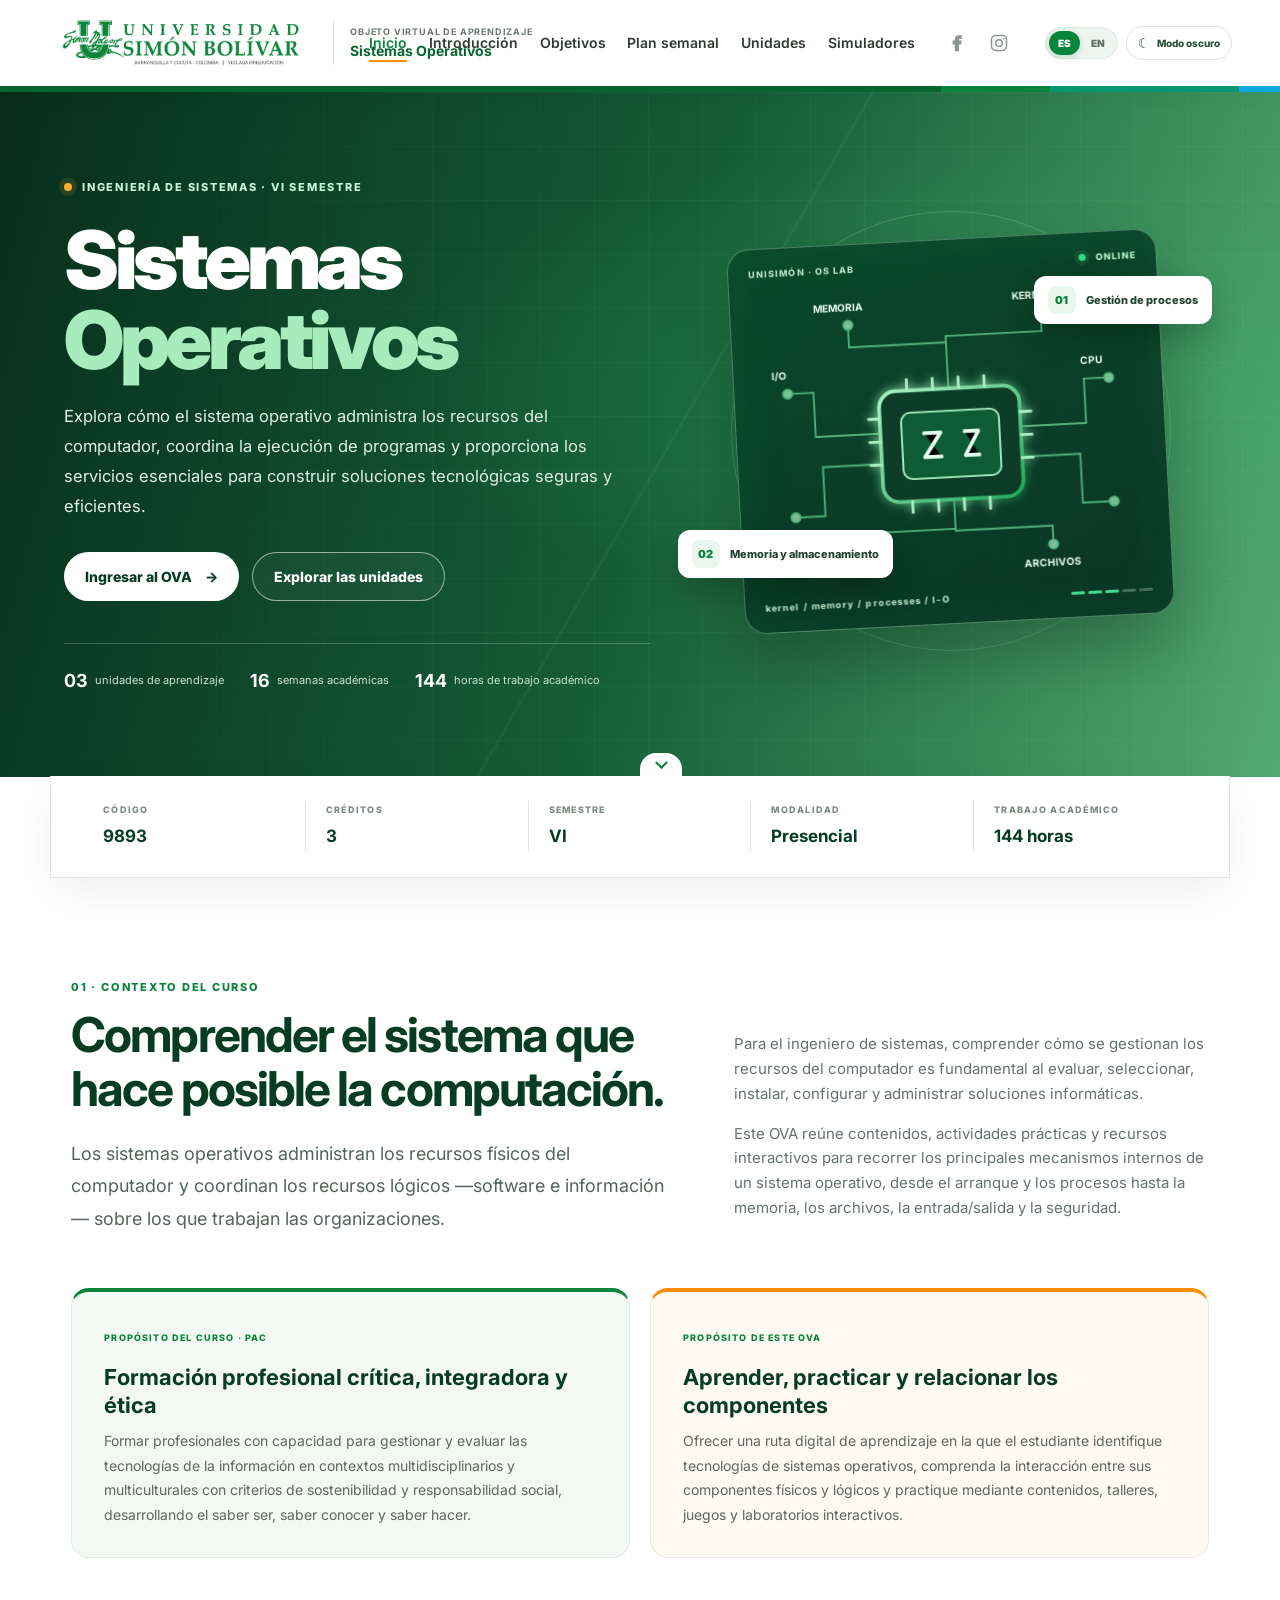
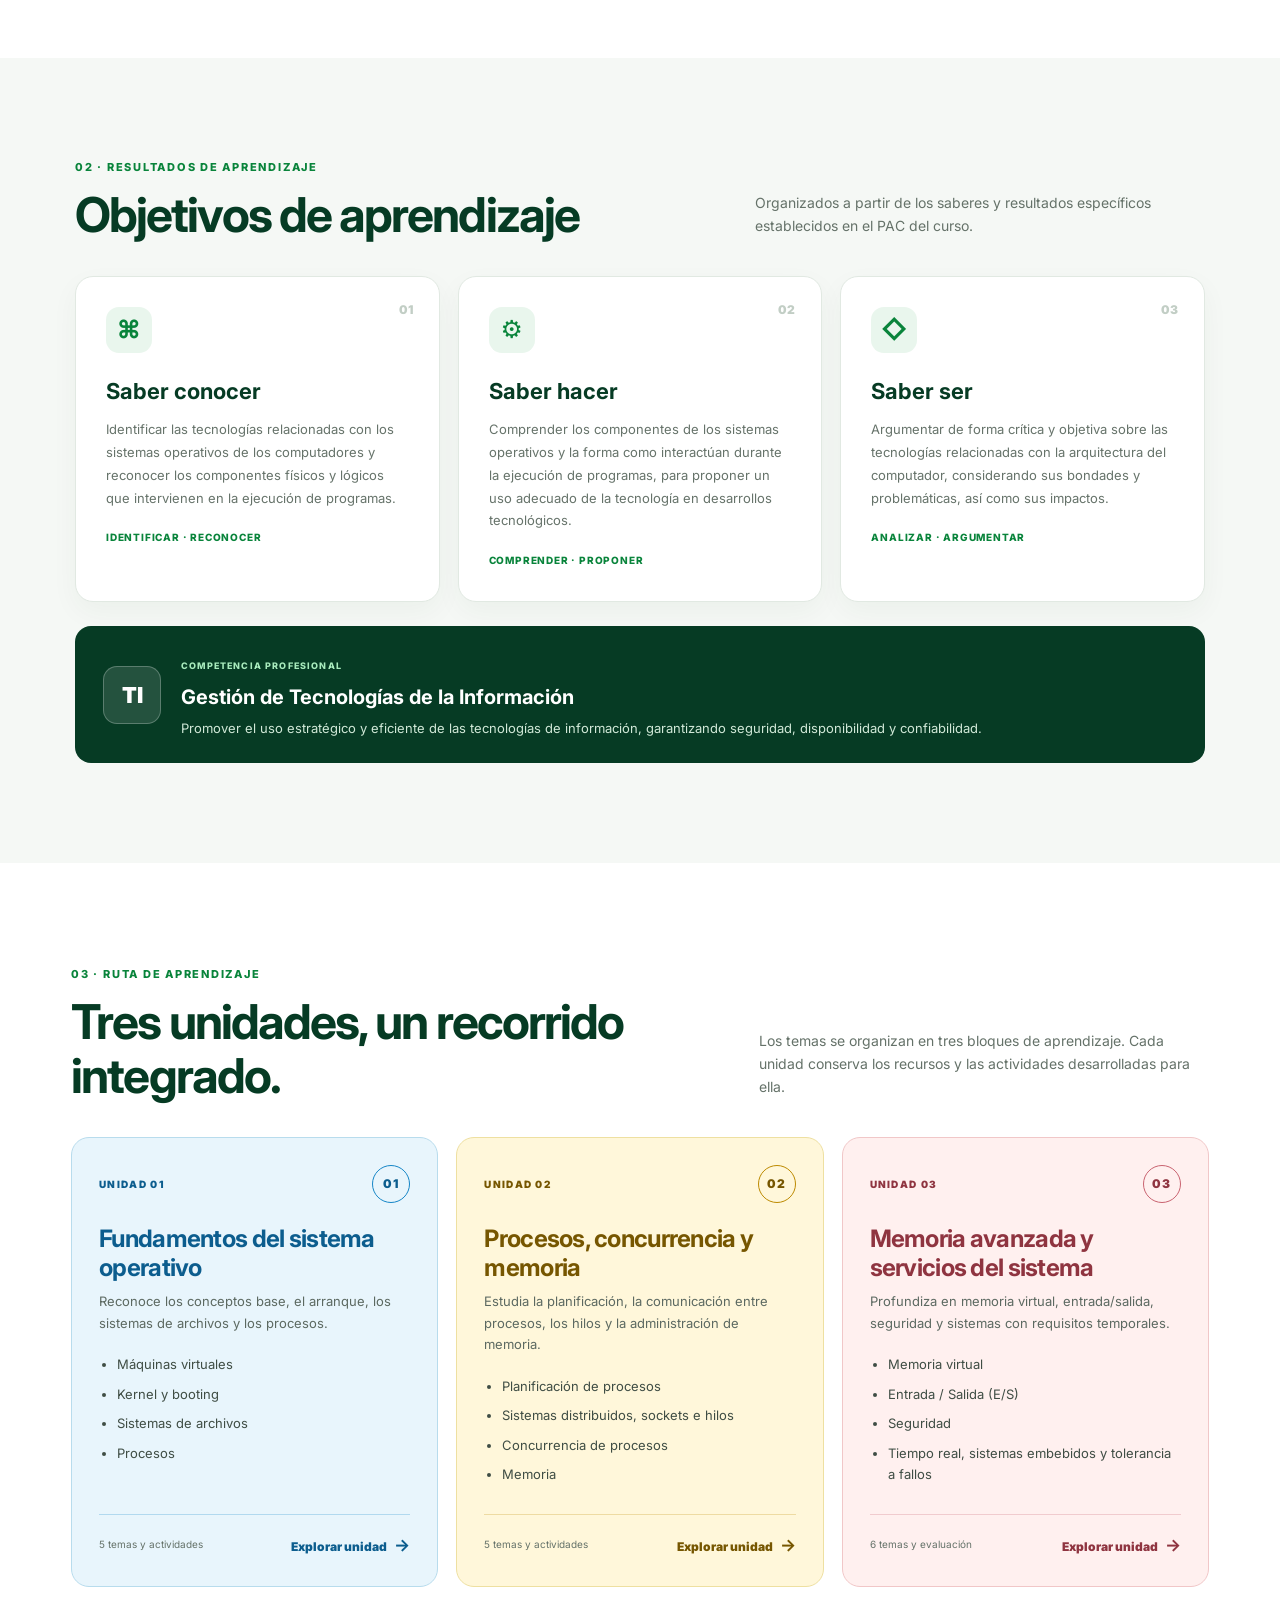
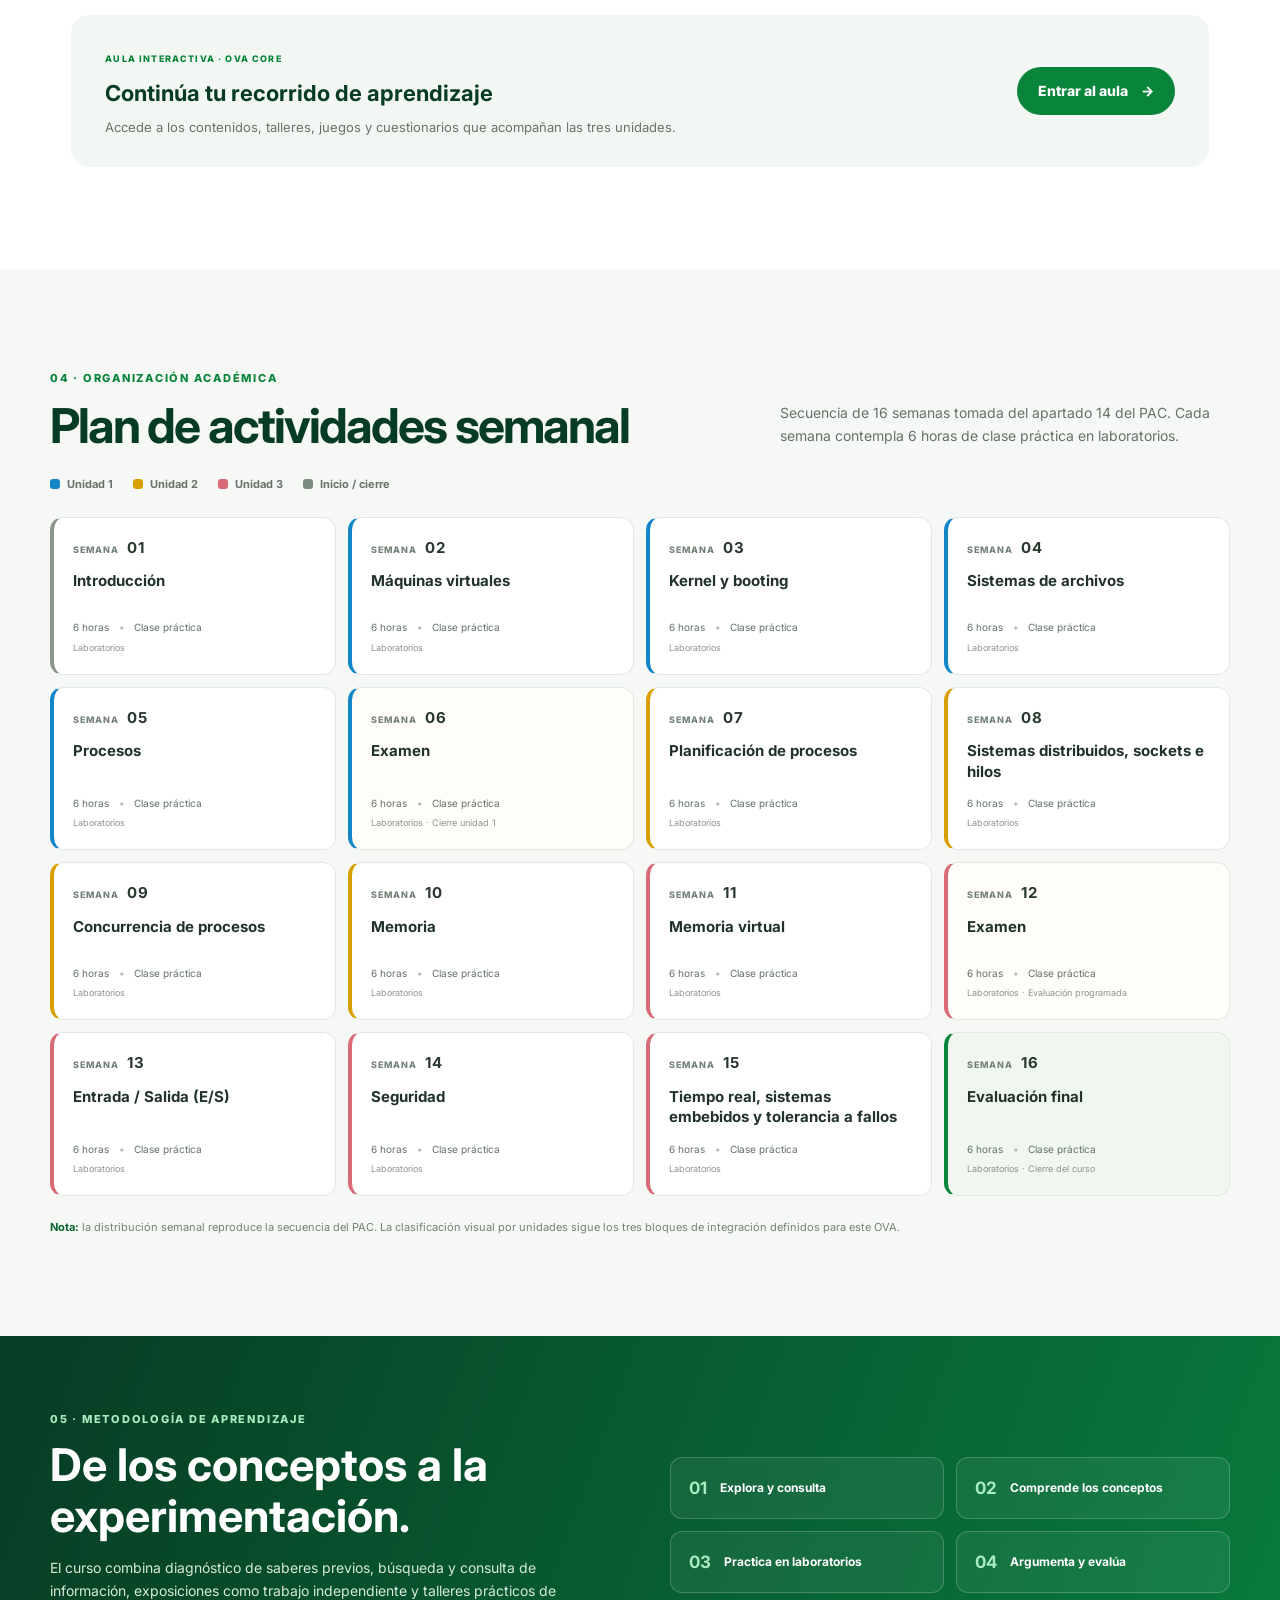
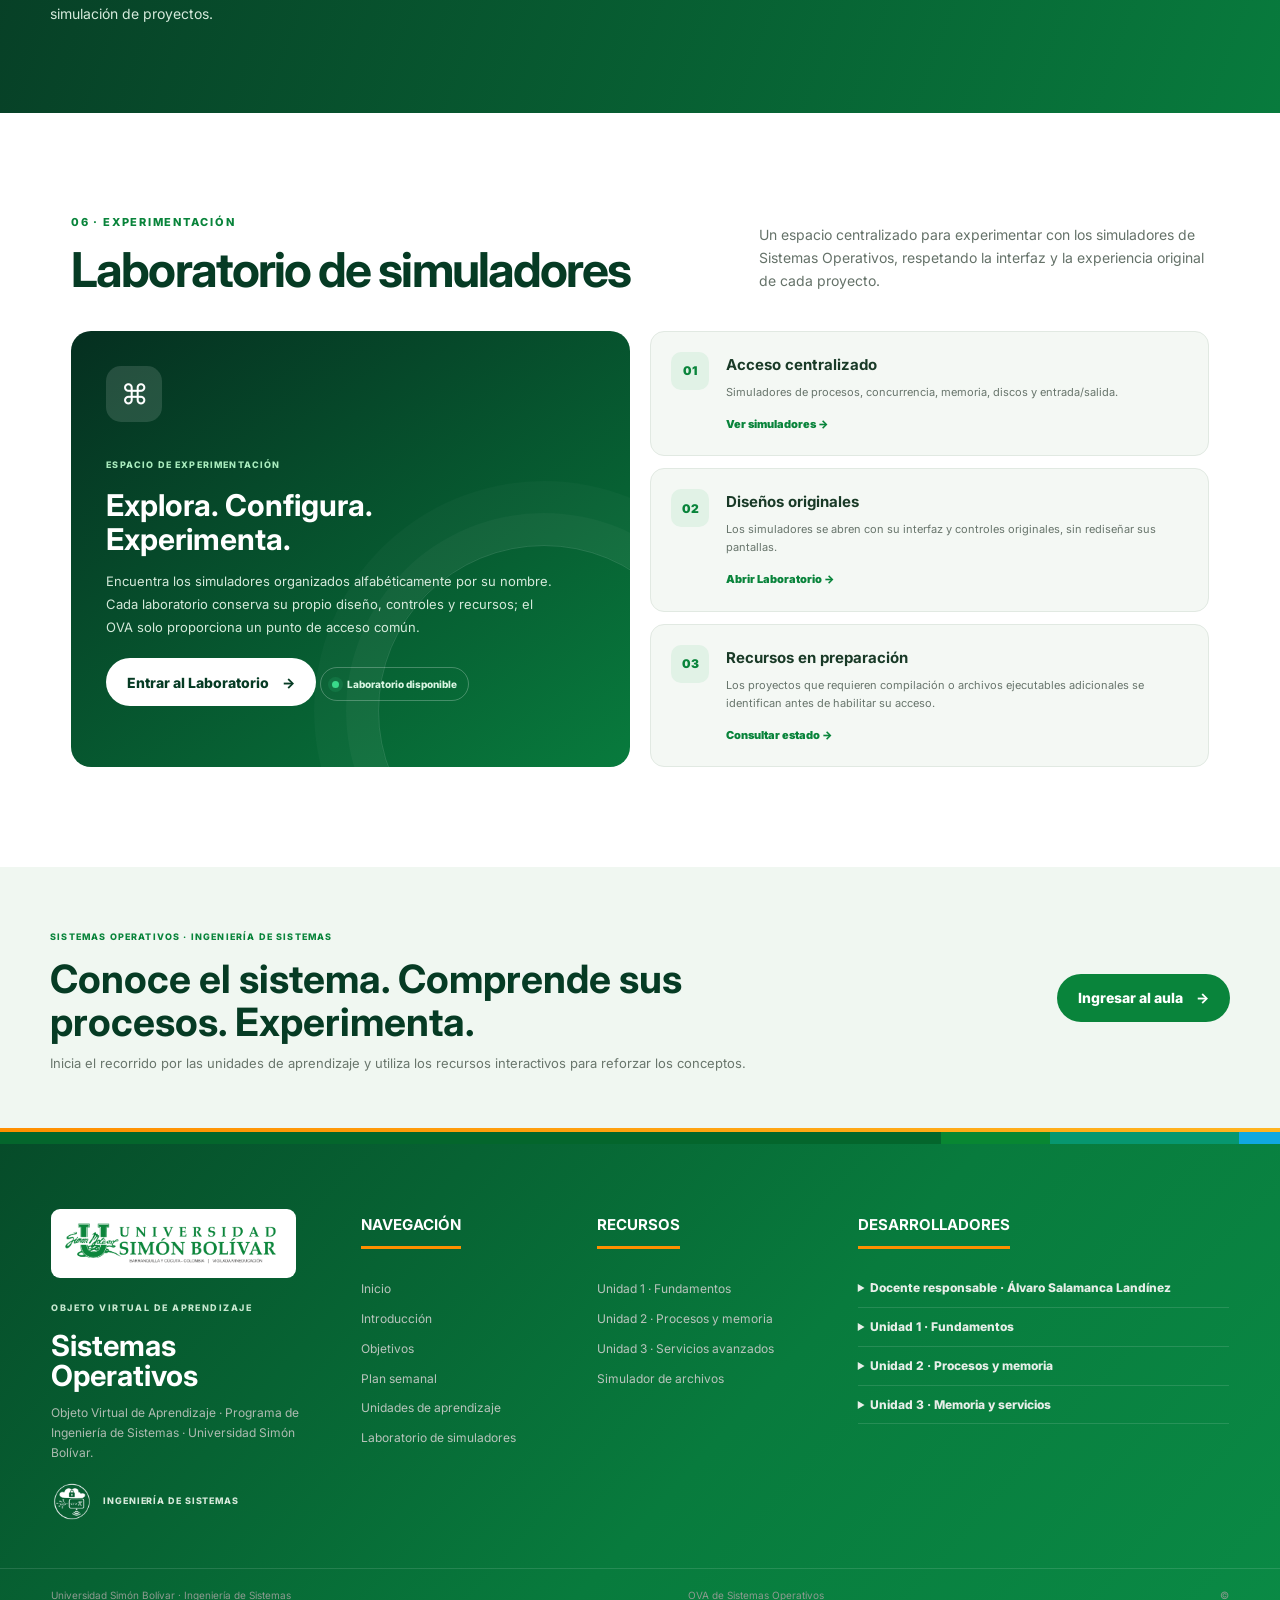
==== commit 113606f6: "Reubica redes en navegación móvil y fuerza nuevas versiones CSS y JS" ====
--- a/index.html
+++ b/index.html
@@ -9,7 +9,7 @@
   <link rel="preconnect" href="https://fonts.googleapis.com">
   <link rel="preconnect" href="https://fonts.gstatic.com" crossorigin>
   <link href="https://fonts.googleapis.com/css2?family=Inter:wght@400;500;600;700;800;900&display=swap" rel="stylesheet">
-  <link rel="stylesheet" href="portal.css?v=0.6">
+  <link rel="stylesheet" href="portal.css?v=0.7">
 </head>
 <body>
   <a class="skip-link" href="#contenido">Saltar al contenido</a>
@@ -31,6 +31,14 @@
         <a href="#plan">Plan semanal</a>
         <a href="#unidades">Unidades</a>
         <a href="#laboratorios">Simuladores</a>
+      <div class="social-links" aria-label="Redes sociales del programa de Ingeniería de Sistemas">
+        <a class="social-placeholder" href="https://www.facebook.com/IngSistemasUnisimon" target="_self" rel="noopener noreferrer" title="Facebook · Ingeniería de Sistemas Unisimón" aria-label="Visitar Facebook de Ingeniería de Sistemas Unisimón">
+          <svg viewBox="0 0 24 24" aria-hidden="true"><path d="M13.5 21v-8h2.7l.4-3.1h-3.1v-2c0-.9.3-1.5 1.6-1.5h1.7V3.6c-.3 0-1.3-.1-2.4-.1-2.4 0-4.1 1.5-4.1 4.2v2.3H7.6V13h2.7v8h3.2Z"/></svg>
+        </a>
+        <a class="social-placeholder" href="https://www.instagram.com/ingsistemasunisimon/" target="_self" rel="noopener noreferrer" title="Instagram · Ingeniería de Sistemas Unisimón" aria-label="Visitar Instagram de Ingeniería de Sistemas Unisimón">
+          <svg viewBox="0 0 24 24" aria-hidden="true"><rect x="3" y="3" width="18" height="18" rx="5"/><circle cx="12" cy="12" r="4"/><circle cx="17.5" cy="6.8" r="1" class="solid"/></svg>
+        </a>
+      </div>
       </nav>
       <div class="preference-controls" aria-label="Preferencias de visualización">
         <div class="language-switch" role="group" aria-label="Language / Idioma">
@@ -41,14 +49,7 @@
           <span class="theme-toggle-icon" aria-hidden="true">☾</span><span id="themeToggleLabel">Modo oscuro</span>
         </button>
       </div>
-      <div class="social-links" aria-label="Redes sociales del programa de Ingeniería de Sistemas">
-        <a class="social-placeholder" href="https://www.facebook.com/IngSistemasUnisimon" target="_blank" rel="noopener noreferrer" title="Facebook · Ingeniería de Sistemas Unisimón" aria-label="Visitar Facebook de Ingeniería de Sistemas Unisimón">
-          <svg viewBox="0 0 24 24" aria-hidden="true"><path d="M13.5 21v-8h2.7l.4-3.1h-3.1v-2c0-.9.3-1.5 1.6-1.5h1.7V3.6c-.3 0-1.3-.1-2.4-.1-2.4 0-4.1 1.5-4.1 4.2v2.3H7.6V13h2.7v8h3.2Z"/></svg>
-        </a>
-        <a class="social-placeholder" href="https://www.instagram.com/ingsistemasunisimon/" target="_blank" rel="noopener noreferrer" title="Instagram · Ingeniería de Sistemas Unisimón" aria-label="Visitar Instagram de Ingeniería de Sistemas Unisimón">
-          <svg viewBox="0 0 24 24" aria-hidden="true"><rect x="3" y="3" width="18" height="18" rx="5"/><circle cx="12" cy="12" r="4"/><circle cx="17.5" cy="6.8" r="1" class="solid"/></svg>
-        </a>
-      </div>
+      
     </div>
     <div class="institution-stripe" aria-hidden="true"><span></span><span></span><span></span><span></span></div>
   </header>
@@ -254,6 +255,6 @@
     </div>
     <div class="footer-bottom"><span>Universidad Simón Bolívar · Ingeniería de Sistemas</span><span>OVA de Sistemas Operativos</span><span>© <span id="year"></span></span></div>
   </footer>
-  <script src="portal.js?v=0.5"></script>
+  <script src="portal.js?v=0.6"></script>
 </body>
 </html>
--- a/portal.css
+++ b/portal.css
@@ -102,32 +102,59 @@
 
 /* v0.6 — movimiento ambiental sutil para la ilustración principal del portal. */
 @keyframes os-chip-float {
-  0%, 100% { transform: translate3d(0, 0, 0) rotate(-3deg); }
-  50% { transform: translate3d(0, -10px, 0) rotate(-1.7deg); }
+  0%, 100% {
+    transform: translate3d(var(--parallax-x, 0px), var(--parallax-y, 0px), 0) rotate(-3deg);
+  }
+  50% {
+    transform: translate3d(var(--parallax-x, 0px), calc(var(--parallax-y, 0px) - 16px), 0) rotate(-1deg);
+  }
 }
 @keyframes os-note-float {
   0%, 100% { transform: translateY(0); }
-  50% { transform: translateY(-7px); }
+  50% { transform: translateY(-10px); }
 }
 @keyframes os-orbit-breathe {
-  0%, 100% { transform: scale(1); opacity: .72; }
-  50% { transform: scale(1.045); opacity: 1; }
+  0%, 100% { transform: scale(.985); opacity: .62; }
+  50% { transform: scale(1.055); opacity: 1; }
 }
 @keyframes os-online-pulse {
   0%, 100% { box-shadow: 0 0 0 4px rgba(57,217,138,.13), 0 0 0 0 rgba(57,217,138,0); }
-  50% { box-shadow: 0 0 0 4px rgba(57,217,138,.16), 0 0 0 8px rgba(57,217,138,.08); }
-}
+  50% { box-shadow: 0 0 0 4px rgba(57,217,138,.19), 0 0 0 9px rgba(57,217,138,.12); }
+}
+
+/* JavaScript agrega .motion-active cuando el movimiento está permitido. */
 .hero-visual .chip-card {
-  animation: os-chip-float 7.5s ease-in-out infinite;
+  --parallax-x: 0px;
+  --parallax-y: 0px;
   transform-origin: 50% 52%;
+}
+.hero-visual.motion-active .chip-card {
+  animation: os-chip-float 5.2s ease-in-out infinite;
   will-change: transform;
 }
-.hero-visual .orbit-one { animation: os-orbit-breathe 8s ease-in-out infinite; }
-.hero-visual .orbit-two { animation: os-orbit-breathe 8s ease-in-out -4s infinite; }
-.hero-visual .note-a { animation: os-note-float 5.5s ease-in-out infinite; }
-.hero-visual .note-b { animation: os-note-float 6.5s ease-in-out -2.5s infinite; }
-.hero-visual .chip-live i { animation: os-online-pulse 2.4s ease-in-out infinite; }
+.hero-visual.motion-active .orbit-one {
+  animation: os-orbit-breathe 7.2s ease-in-out infinite;
+}
+.hero-visual.motion-active .orbit-two {
+  animation: os-orbit-breathe 7.2s ease-in-out -3.6s infinite;
+}
+.hero-visual.motion-active .note-a {
+  animation: os-note-float 4.4s ease-in-out infinite;
+}
+.hero-visual.motion-active .note-b {
+  animation: os-note-float 5.2s ease-in-out -2.6s infinite;
+}
+.hero-visual.motion-active .chip-live i {
+  animation: os-online-pulse 2.1s ease-in-out infinite;
+}
+.hero-visual.motion-paused * {
+  animation-play-state: paused !important;
+}
 .social-placeholder {
+  position: relative;
+  z-index: 2;
+  cursor: pointer;
+  pointer-events: auto;
   border-radius: 8px;
   transition: color .18s ease, opacity .18s ease, transform .18s ease, background .18s ease;
 }
@@ -140,6 +167,28 @@
 .social-placeholder:focus-visible {
   outline: 2px solid var(--green);
   outline-offset: 3px;
+}
+.main-nav .social-links {
+  flex: none;
+  align-items: center;
+}
+.main-nav .social-placeholder {
+  display: grid;
+  width: 32px;
+  height: 32px;
+  padding: 0;
+  color: #6d786f;
+}
+.main-nav .social-placeholder:hover,
+.main-nav .social-placeholder:focus-visible {
+  color: var(--green);
+}
+@media (max-width: 900px) {
+  .main-nav .social-links {
+    margin: 8px 0 0;
+    padding-top: 10px;
+    border-top: 1px solid var(--line);
+  }
 }
 @media (prefers-reduced-motion: reduce) {
   .hero-visual .chip-card,
@@ -151,4 +200,8 @@
     animation: none !important;
     will-change: auto;
   }
-}
+  .social-placeholder {
+    transition: none !important;
+  }
+}
+}
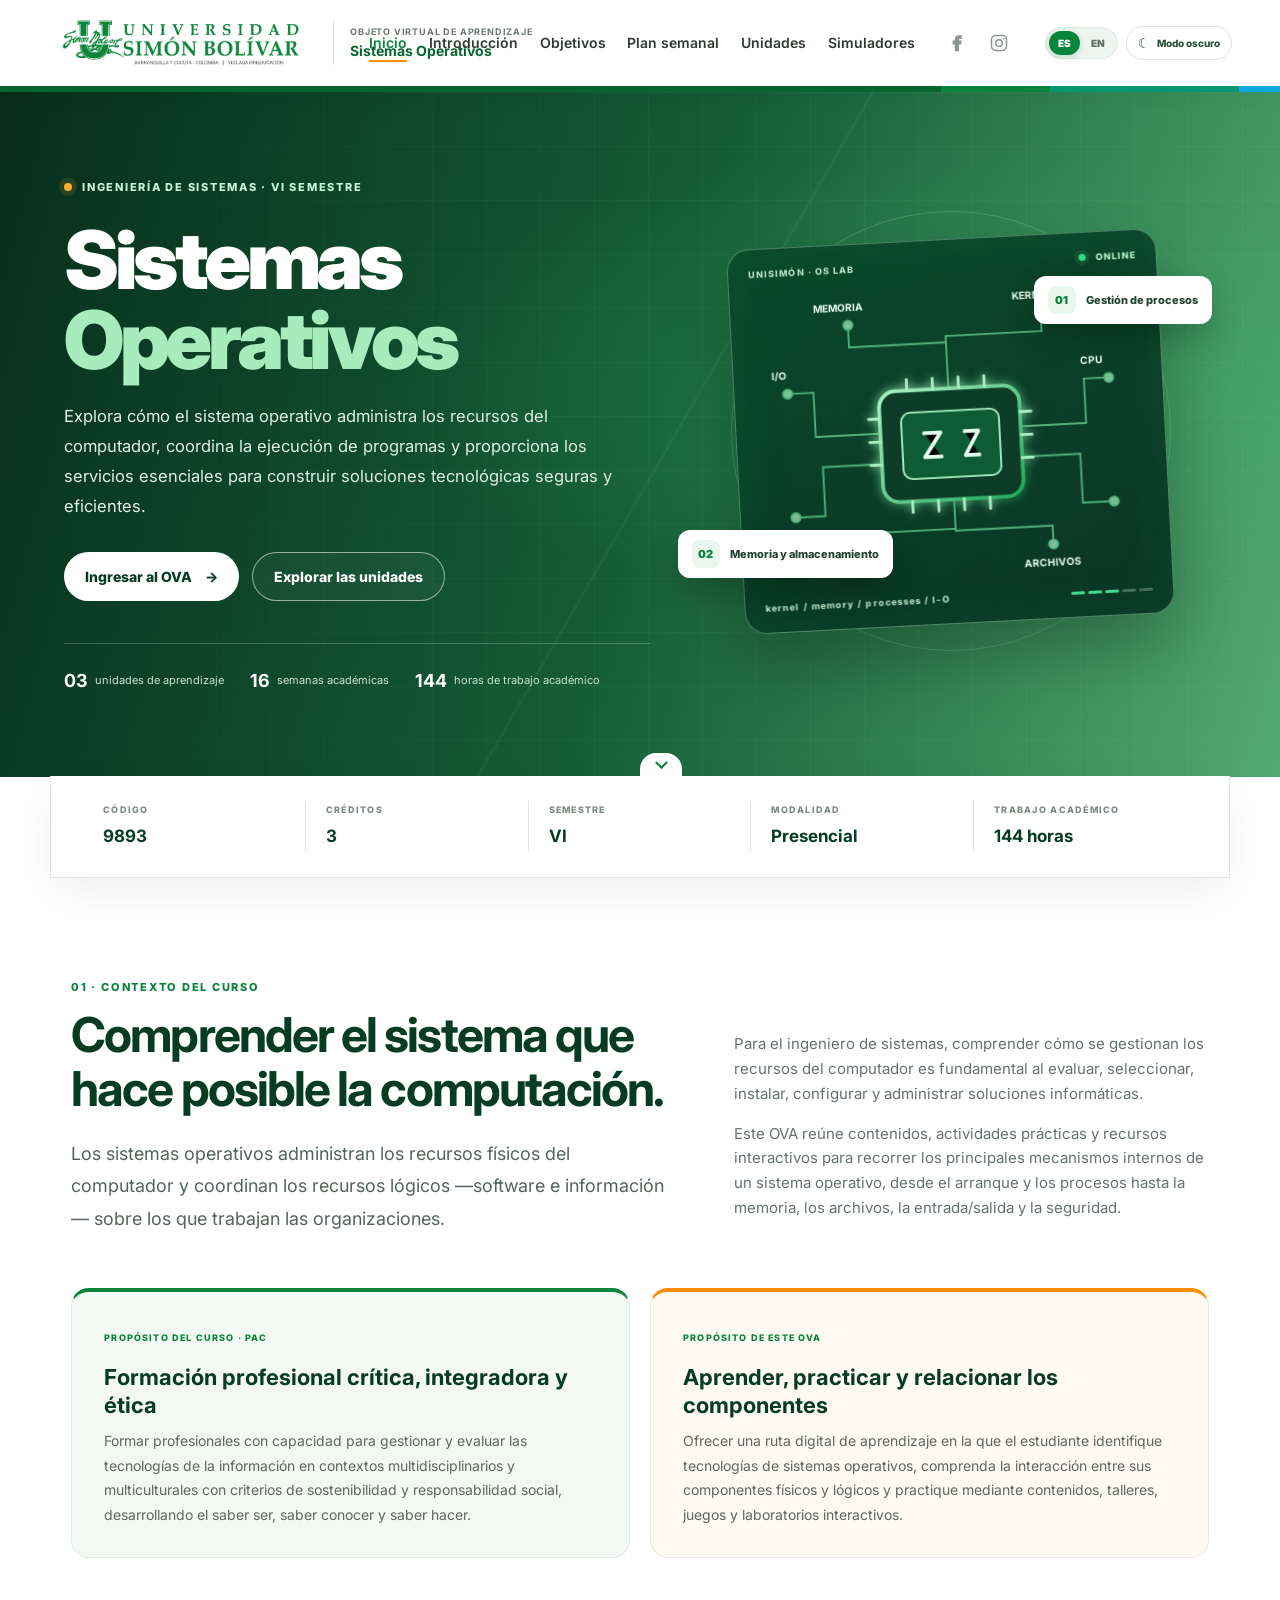
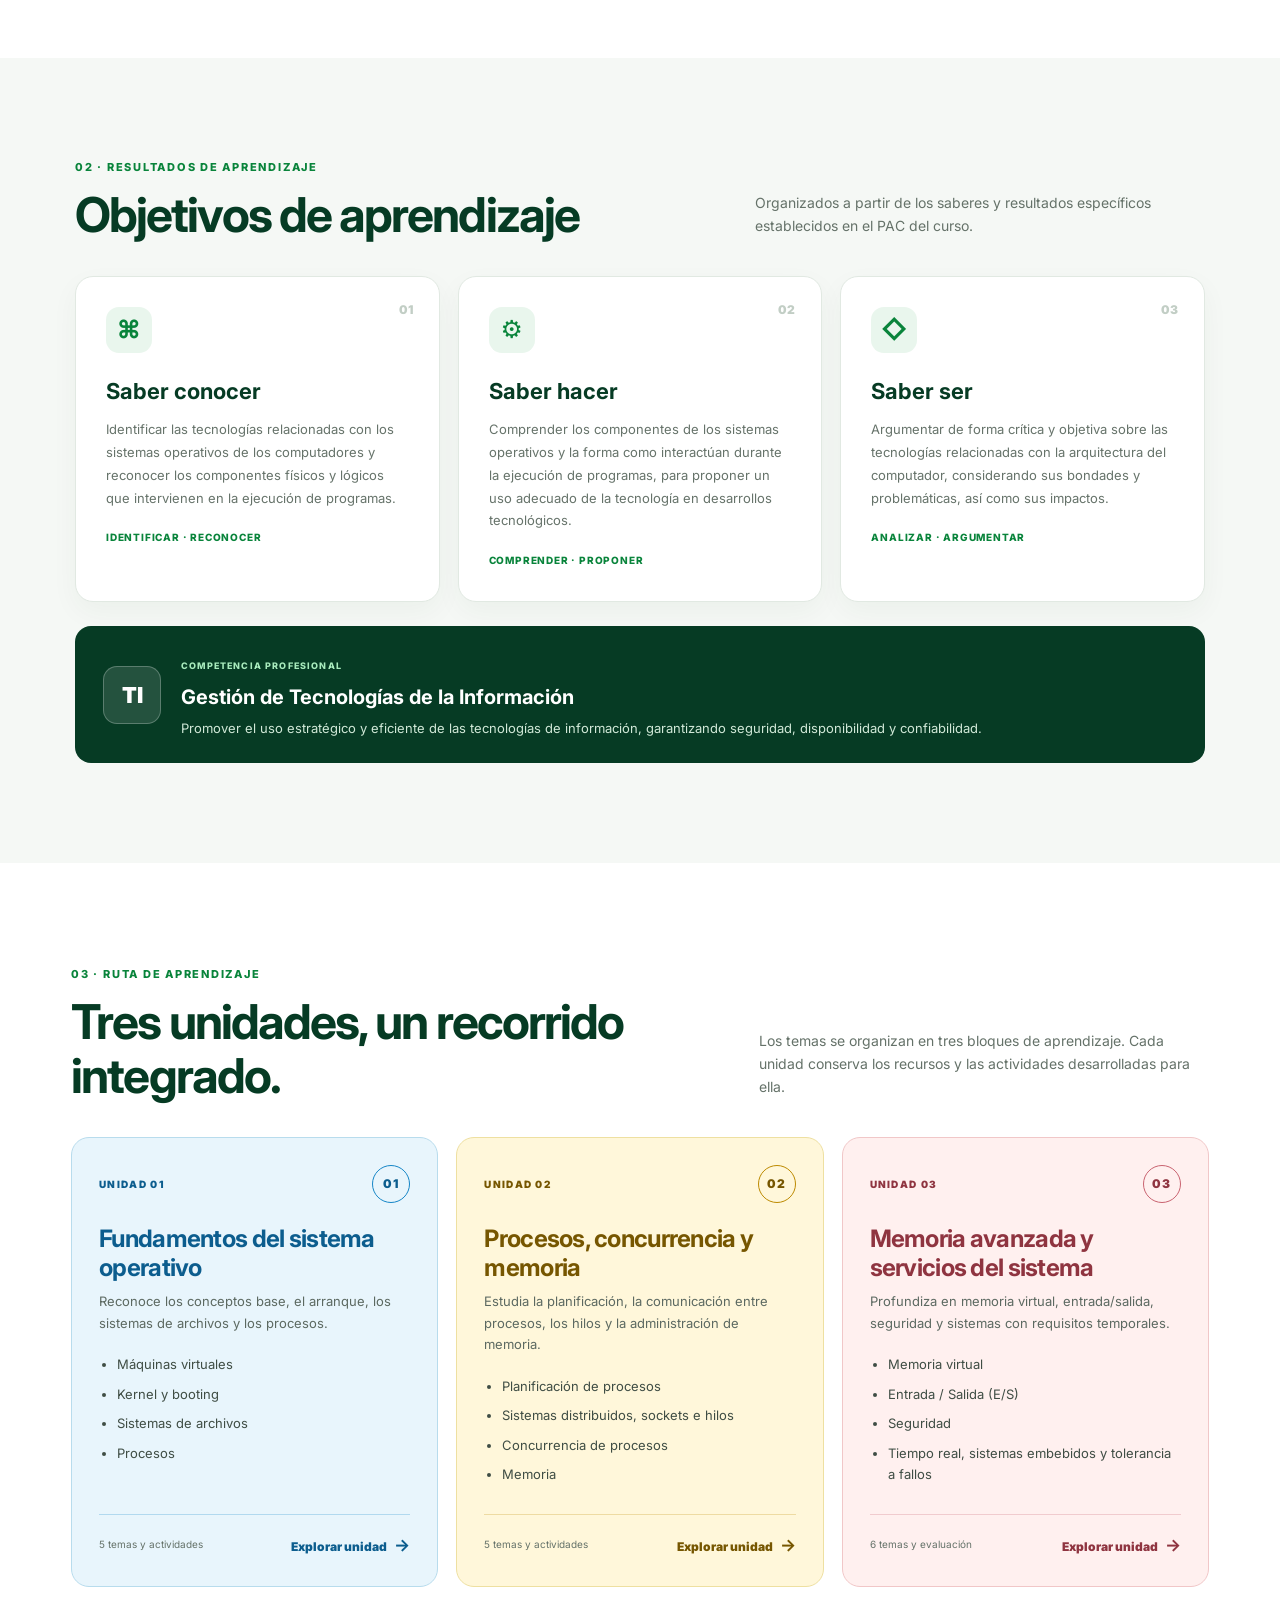
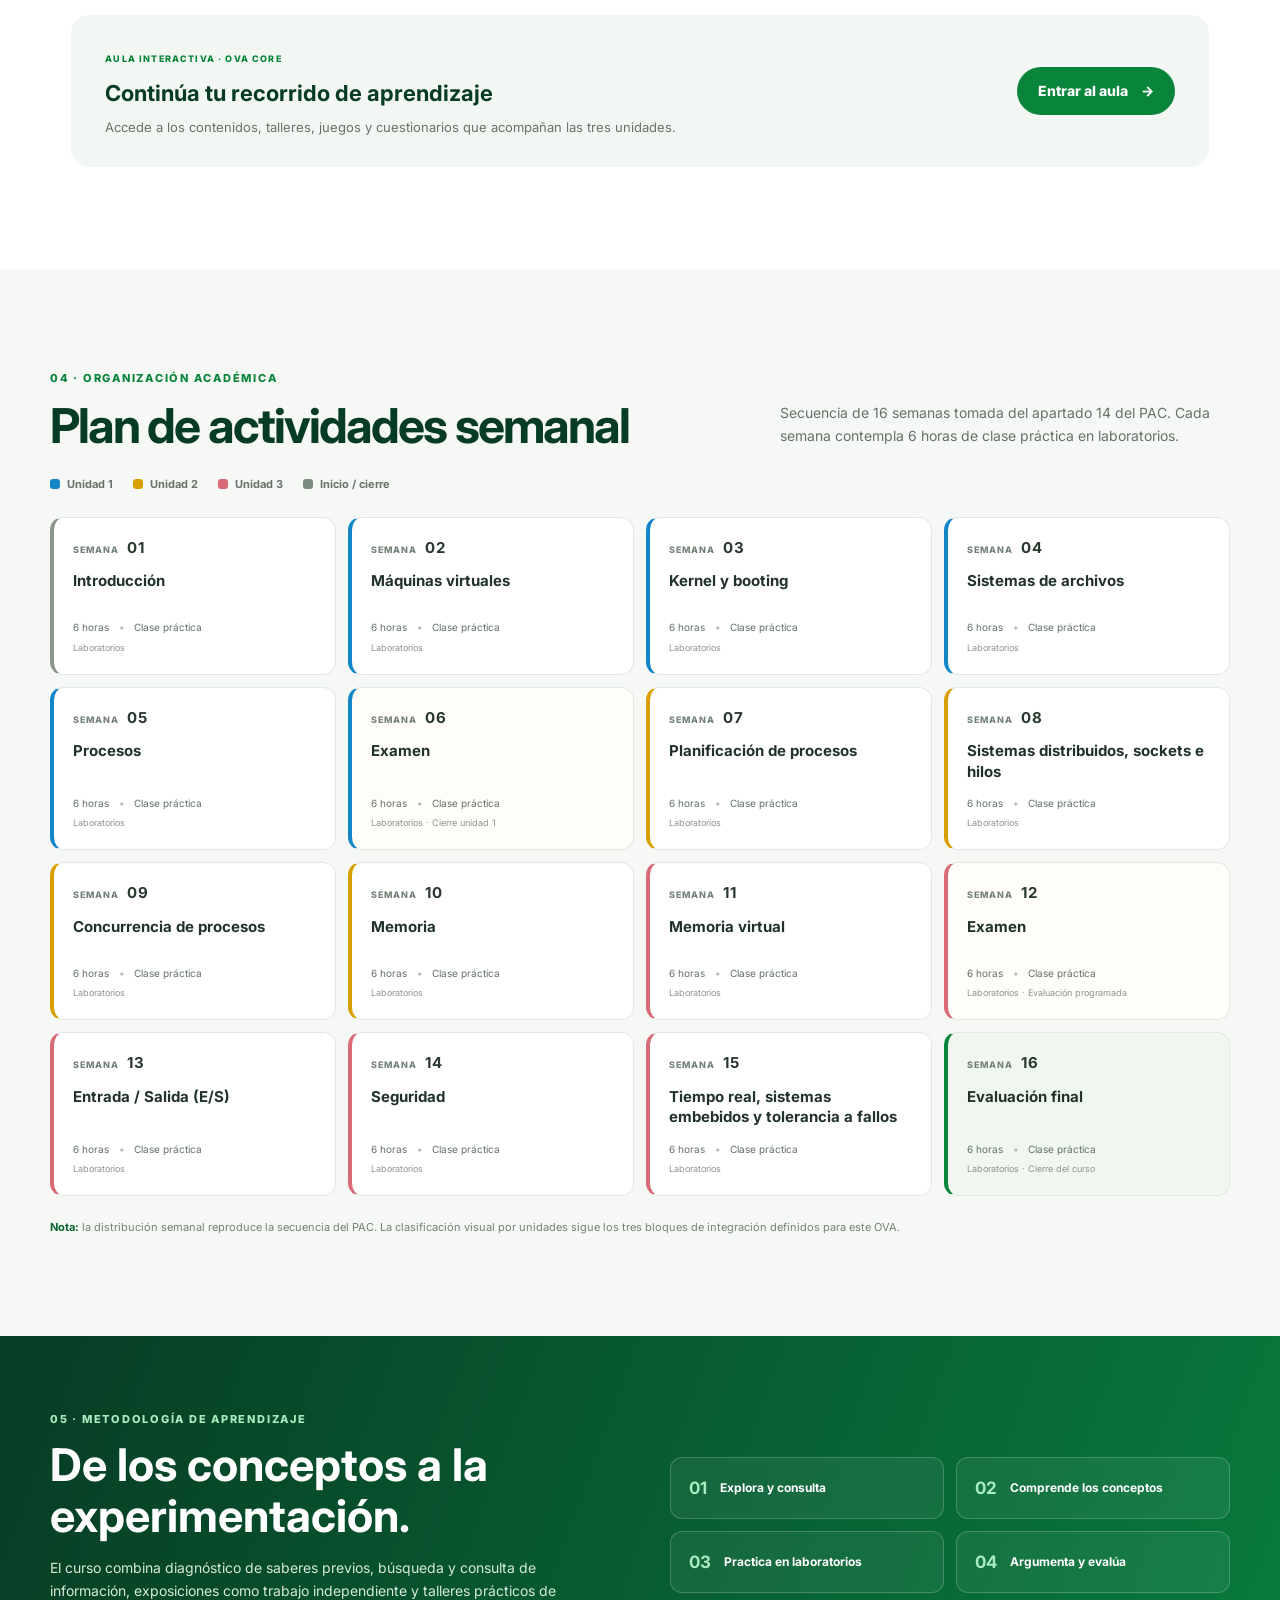
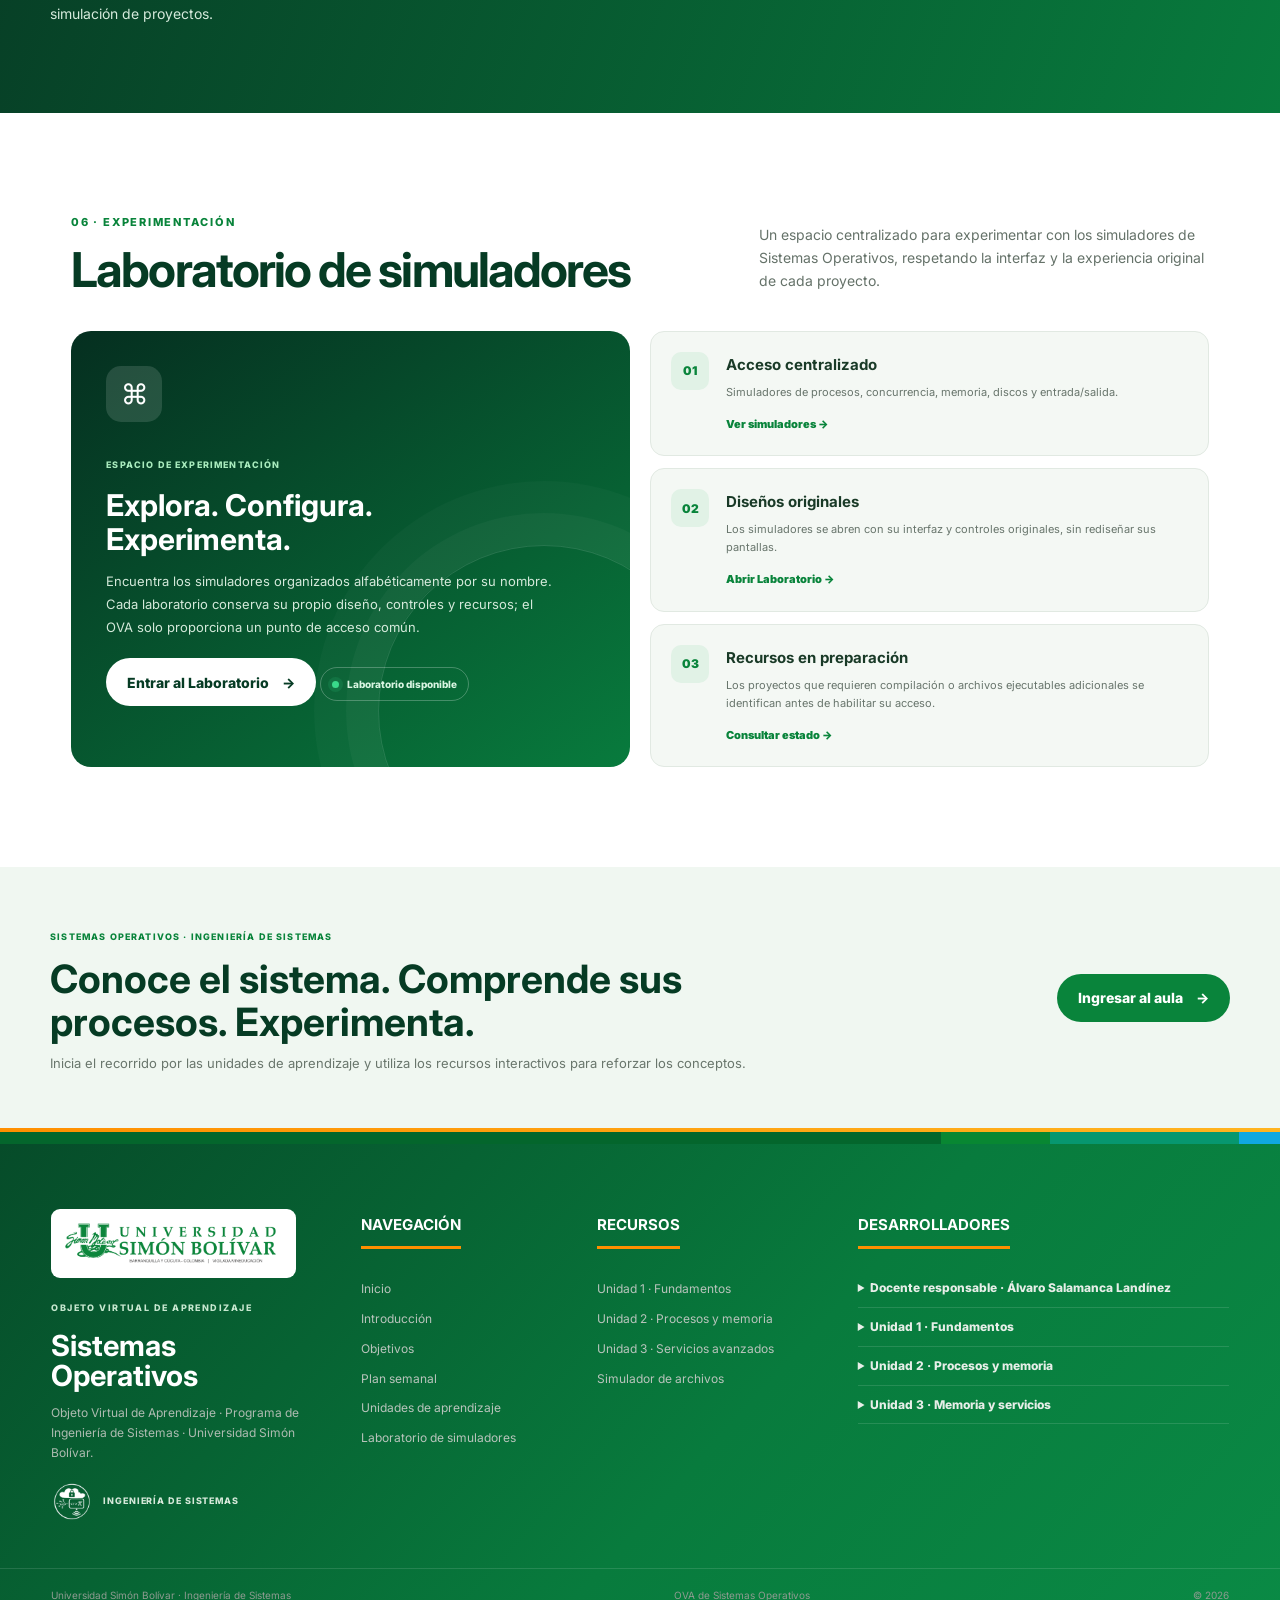
==== commit 0ce31ebb: "Renueva caché del script que conserva los enlaces sociales" ====
--- a/index.html
+++ b/index.html
@@ -9,7 +9,7 @@
   <link rel="preconnect" href="https://fonts.googleapis.com">
   <link rel="preconnect" href="https://fonts.gstatic.com" crossorigin>
   <link href="https://fonts.googleapis.com/css2?family=Inter:wght@400;500;600;700;800;900&display=swap" rel="stylesheet">
-  <link rel="stylesheet" href="portal.css?v=0.7">
+  <link rel="stylesheet" href="portal.css?v=0.8">
 </head>
 <body>
   <a class="skip-link" href="#contenido">Saltar al contenido</a>
@@ -255,6 +255,6 @@
     </div>
     <div class="footer-bottom"><span>Universidad Simón Bolívar · Ingeniería de Sistemas</span><span>OVA de Sistemas Operativos</span><span>© <span id="year"></span></span></div>
   </footer>
-  <script src="portal.js?v=0.6"></script>
+  <script src="portal.js?v=0.7"></script>
 </body>
 </html>
--- a/portal.css
+++ b/portal.css
@@ -204,4 +204,14 @@
     transition: none !important;
   }
 }
-}
+
+@media (max-width: 650px) {
+  .main-nav .social-links {
+    display: flex !important;
+    justify-content: flex-start;
+    width: 100%;
+    margin: 8px 0 0;
+    padding-top: 10px;
+    border-top: 1px solid #e1e9e2;
+  }
+}
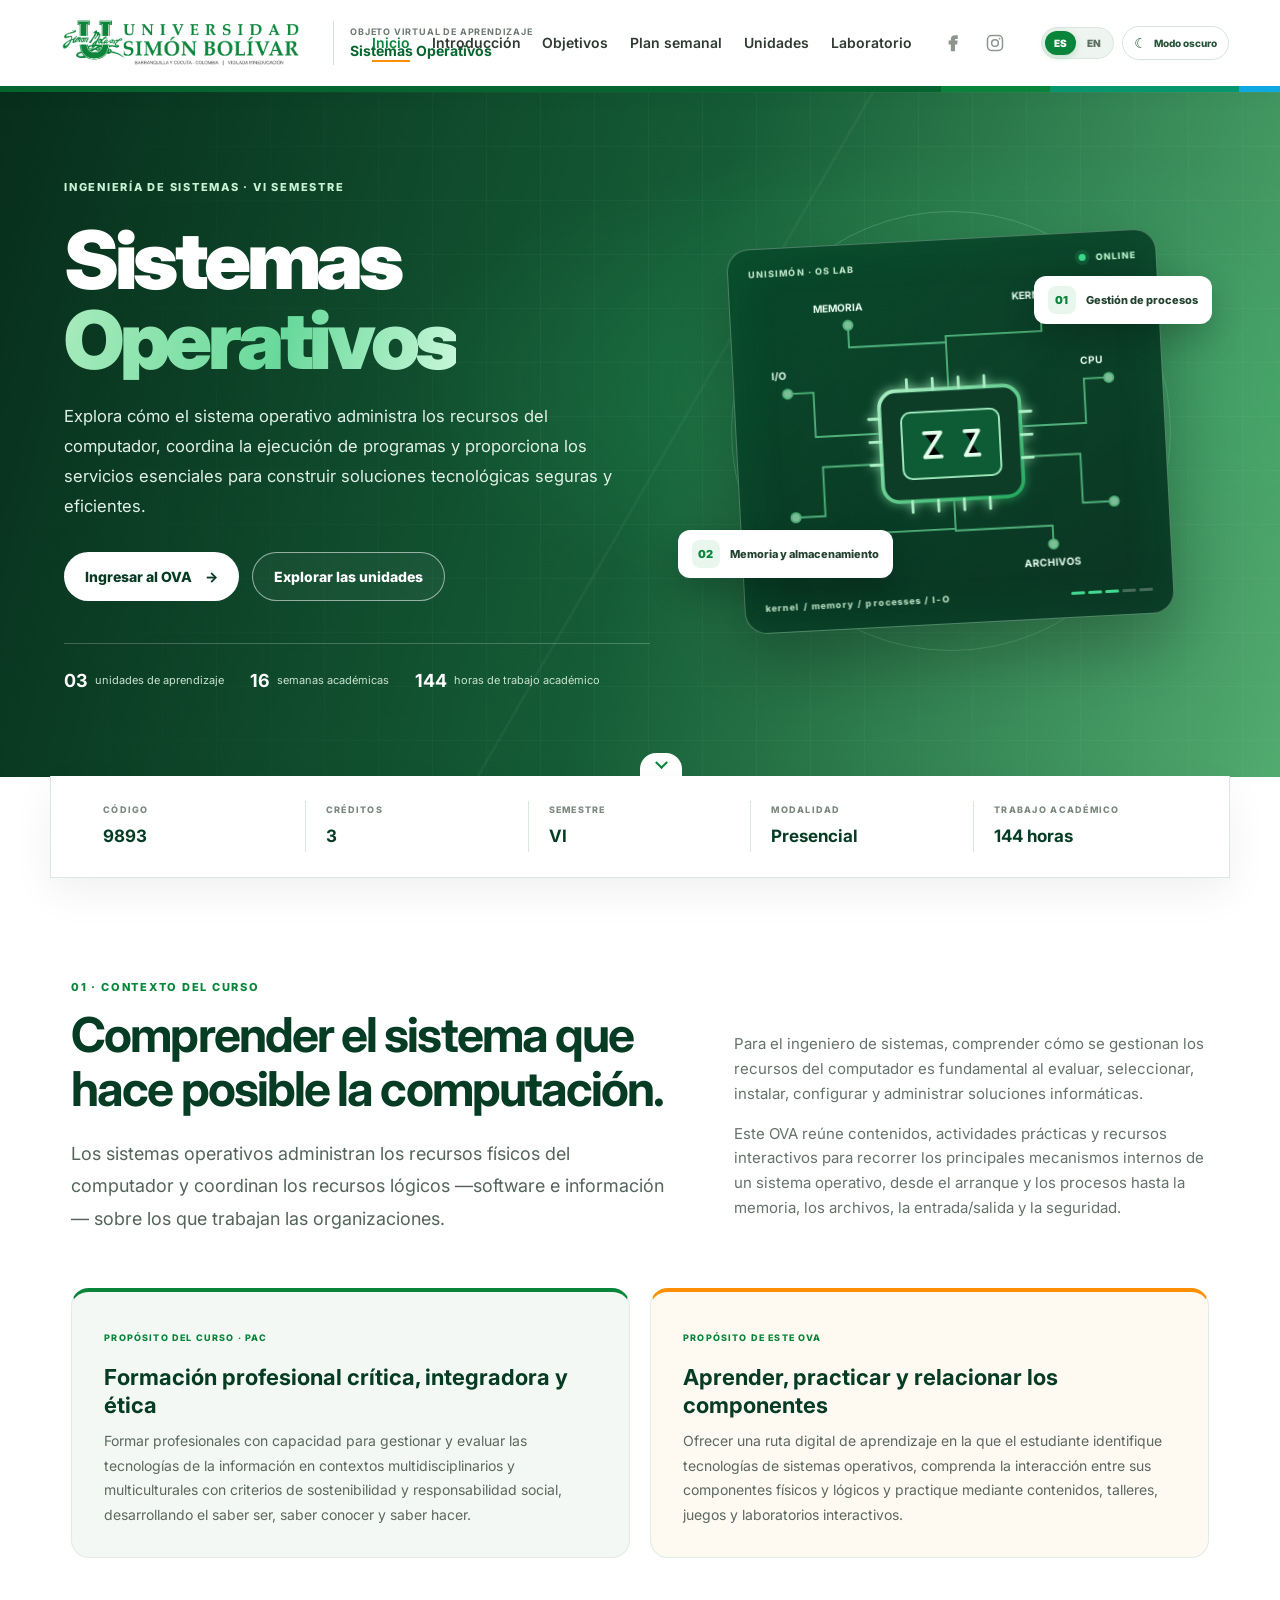
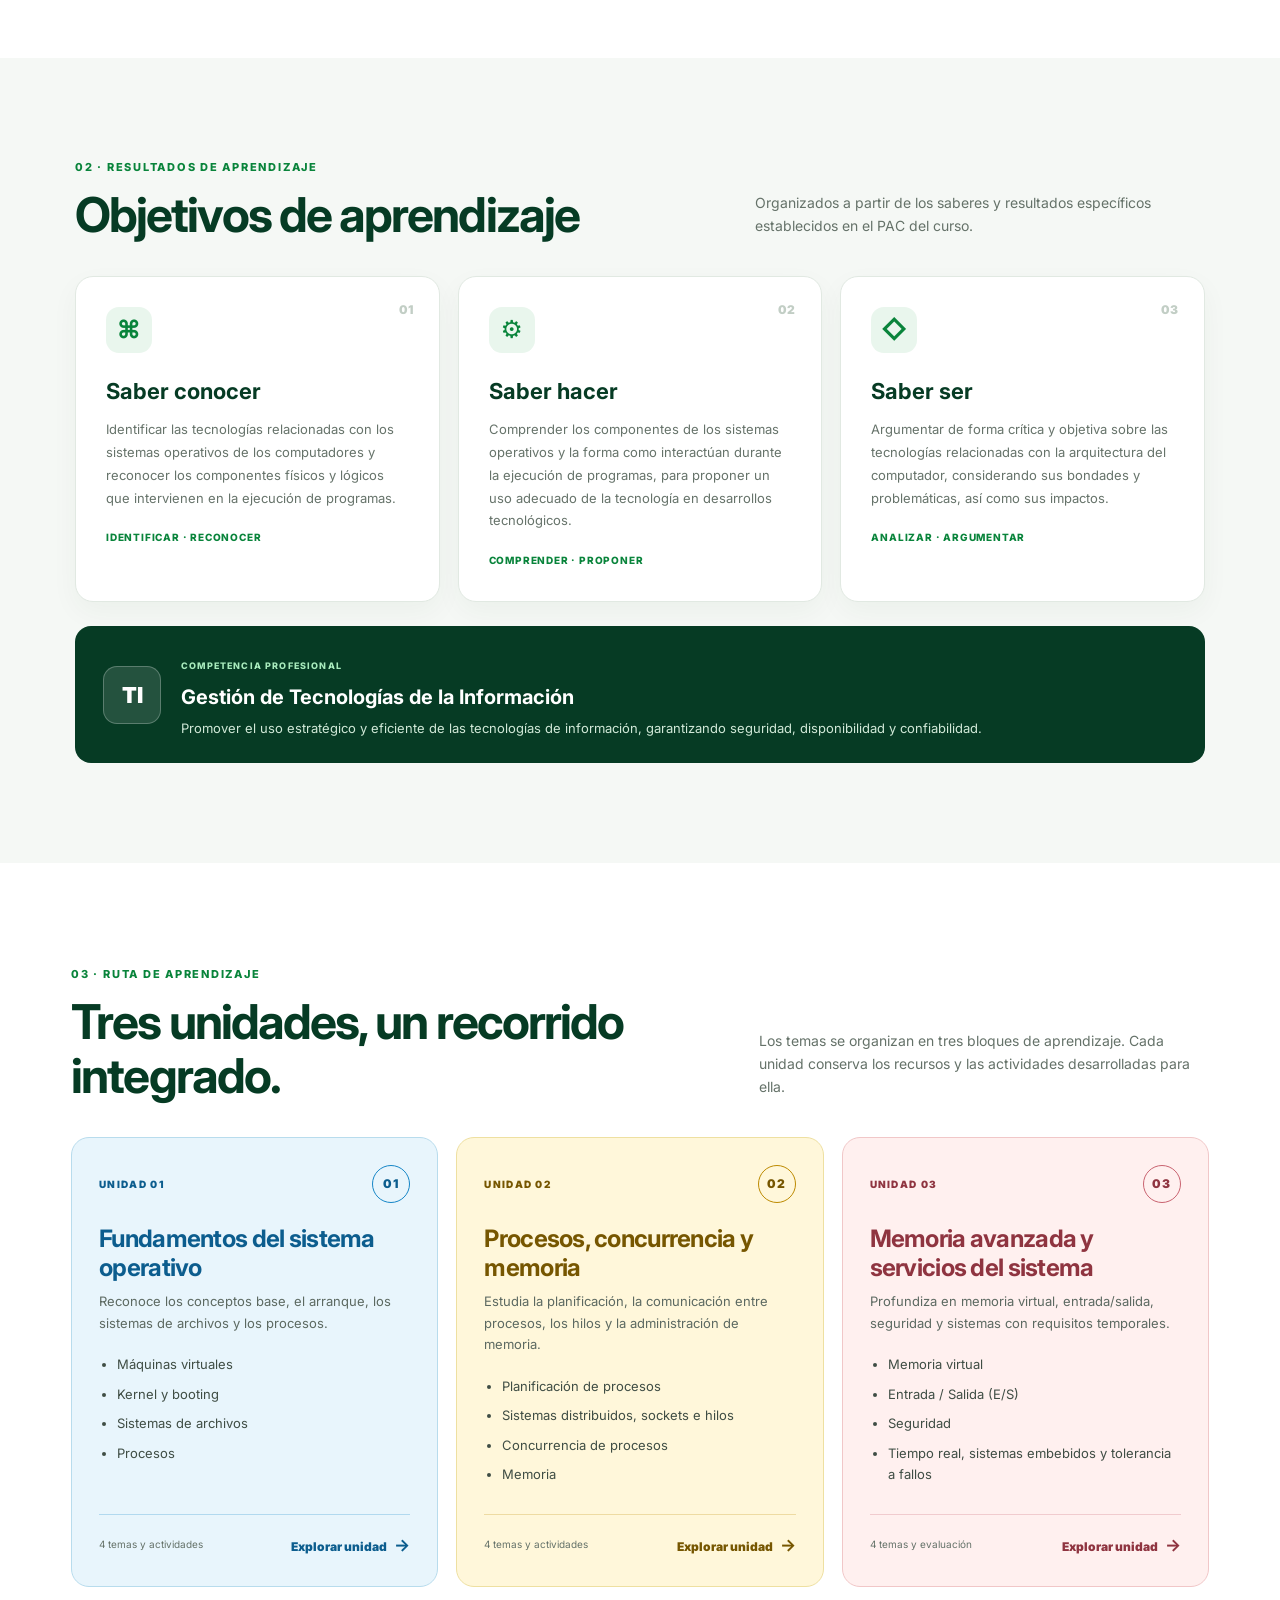
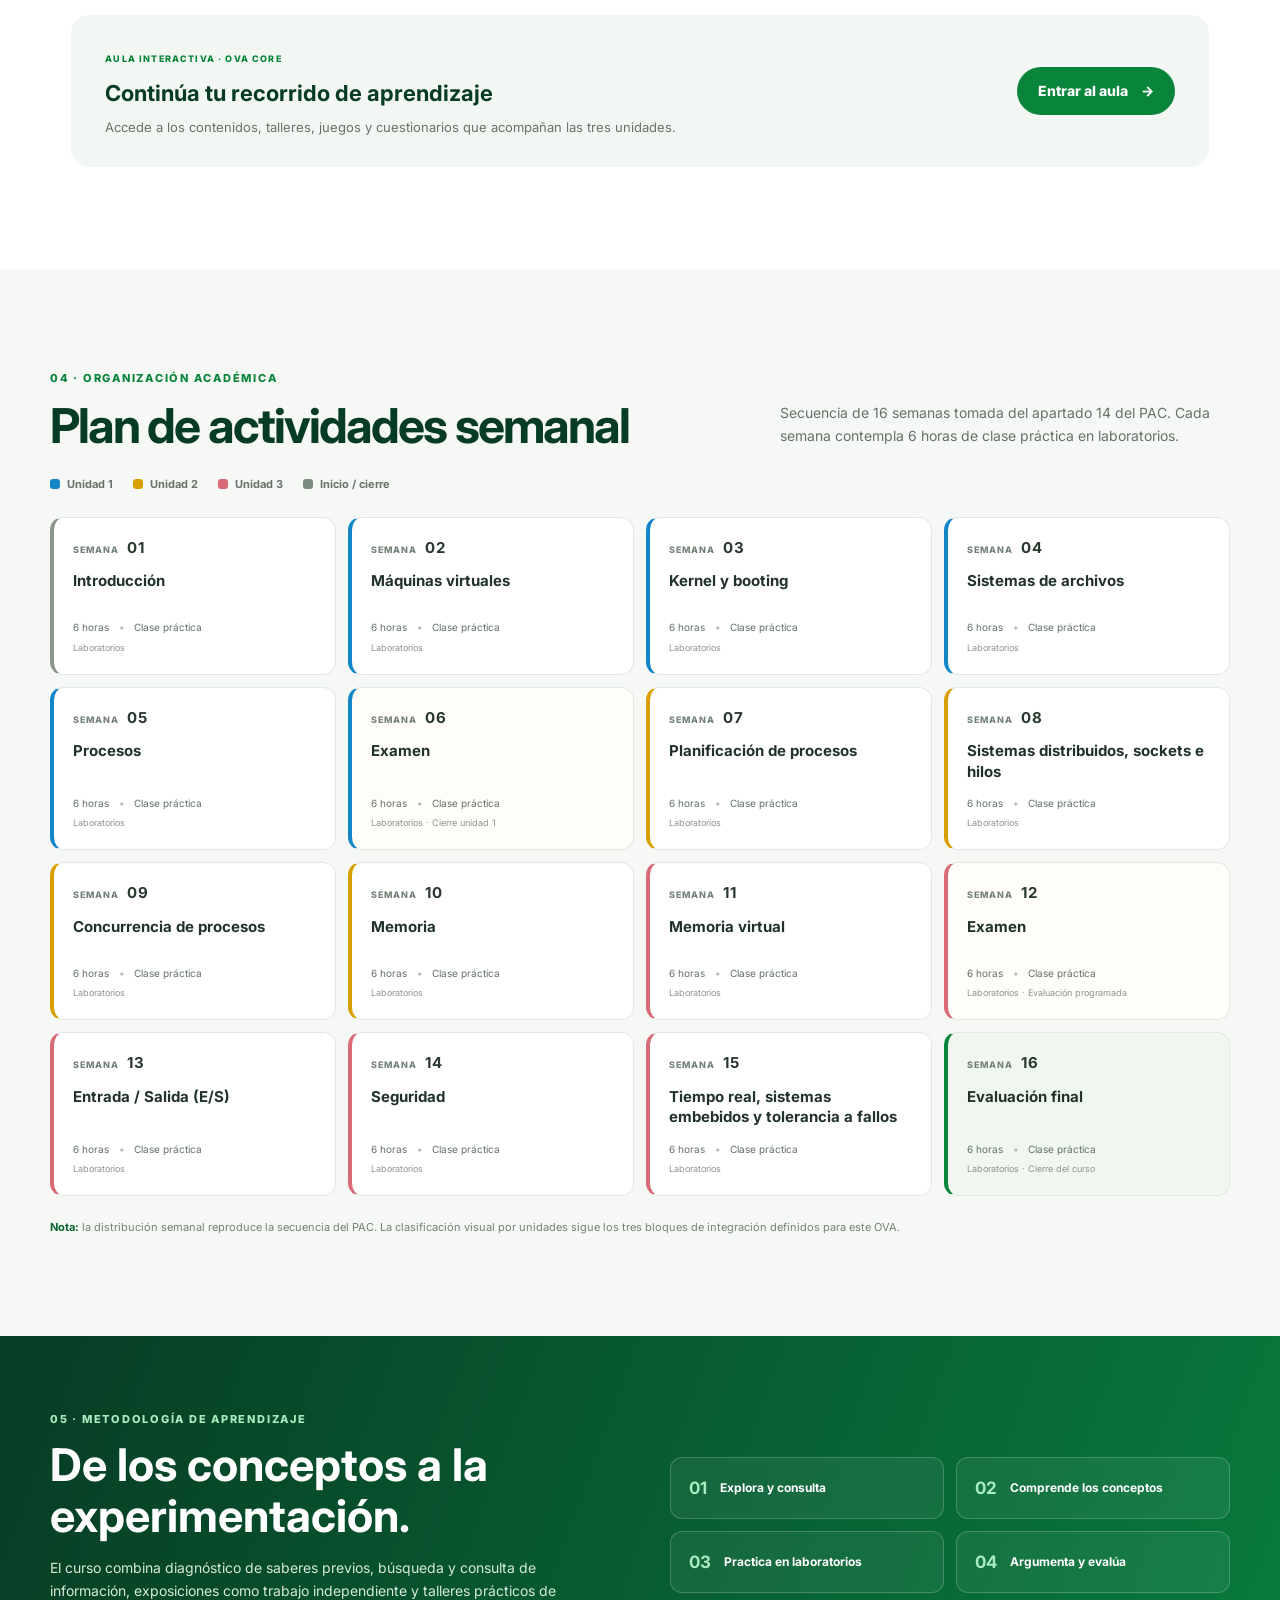
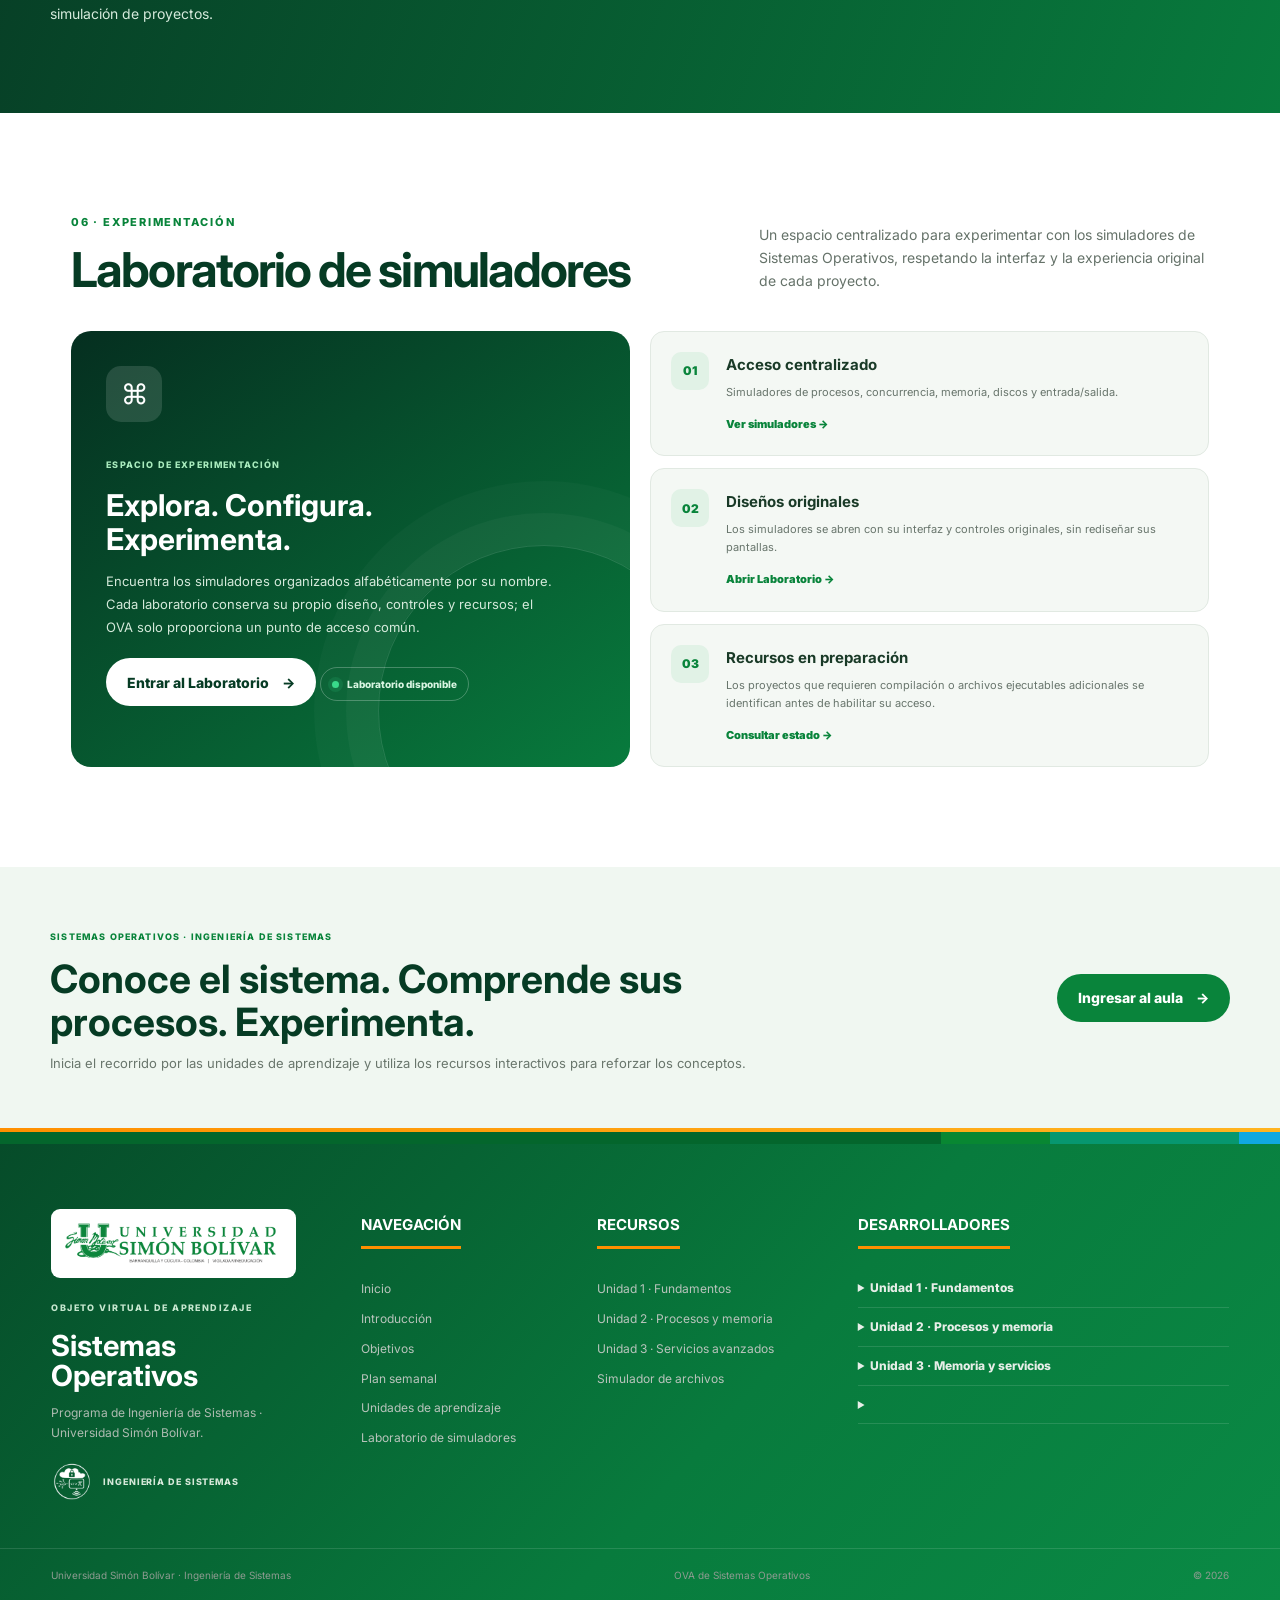
==== commit 677d56f8: "Renueva caché de JavaScript tras corregir cambio de idioma y animación" ====
--- a/index.html
+++ b/index.html
@@ -9,7 +9,7 @@
   <link rel="preconnect" href="https://fonts.googleapis.com">
   <link rel="preconnect" href="https://fonts.gstatic.com" crossorigin>
   <link href="https://fonts.googleapis.com/css2?family=Inter:wght@400;500;600;700;800;900&display=swap" rel="stylesheet">
-  <link rel="stylesheet" href="portal.css?v=0.8">
+  <link rel="stylesheet" href="portal.css?v=0.9">
 </head>
 <body>
   <a class="skip-link" href="#contenido">Saltar al contenido</a>
@@ -32,10 +32,10 @@
         <a href="#unidades">Unidades</a>
         <a href="#laboratorios">Simuladores</a>
       <div class="social-links" aria-label="Redes sociales del programa de Ingeniería de Sistemas">
-        <a class="social-placeholder" href="https://www.facebook.com/IngSistemasUnisimon" target="_self" rel="noopener noreferrer" title="Facebook · Ingeniería de Sistemas Unisimón" aria-label="Visitar Facebook de Ingeniería de Sistemas Unisimón">
+        <a class="social-placeholder" href="https://www.facebook.com/IngSistemasUnisimon" target="_blank" rel="noopener noreferrer" title="Facebook · Ingeniería de Sistemas Unisimón" aria-label="Visitar Facebook de Ingeniería de Sistemas Unisimón">
           <svg viewBox="0 0 24 24" aria-hidden="true"><path d="M13.5 21v-8h2.7l.4-3.1h-3.1v-2c0-.9.3-1.5 1.6-1.5h1.7V3.6c-.3 0-1.3-.1-2.4-.1-2.4 0-4.1 1.5-4.1 4.2v2.3H7.6V13h2.7v8h3.2Z"/></svg>
         </a>
-        <a class="social-placeholder" href="https://www.instagram.com/ingsistemasunisimon/" target="_self" rel="noopener noreferrer" title="Instagram · Ingeniería de Sistemas Unisimón" aria-label="Visitar Instagram de Ingeniería de Sistemas Unisimón">
+        <a class="social-placeholder" href="https://www.instagram.com/ingsistemasunisimon/" target="_blank" rel="noopener noreferrer" title="Instagram · Ingeniería de Sistemas Unisimón" aria-label="Visitar Instagram de Ingeniería de Sistemas Unisimón">
           <svg viewBox="0 0 24 24" aria-hidden="true"><rect x="3" y="3" width="18" height="18" rx="5"/><circle cx="12" cy="12" r="4"/><circle cx="17.5" cy="6.8" r="1" class="solid"/></svg>
         </a>
       </div>
@@ -255,6 +255,6 @@
     </div>
     <div class="footer-bottom"><span>Universidad Simón Bolívar · Ingeniería de Sistemas</span><span>OVA de Sistemas Operativos</span><span>© <span id="year"></span></span></div>
   </footer>
-  <script src="portal.js?v=0.7"></script>
+  <script src="portal.js?v=0.9"></script>
 </body>
 </html>
--- a/portal.css
+++ b/portal.css
@@ -215,3 +215,67 @@
     border-top: 1px solid #e1e9e2;
   }
 }
+
+
+/* v0.9 — título principal con entrada suave y degradado cromático animado. */
+@keyframes os-title-enter {
+  from {
+    opacity: 0;
+    transform: translate3d(0, 22px, 0);
+    filter: blur(7px);
+  }
+  to {
+    opacity: 1;
+    transform: translate3d(0, 0, 0);
+    filter: blur(0);
+  }
+}
+
+@keyframes os-title-color-flow {
+  0%, 100% {
+    background-position: 0% 50%;
+    filter: drop-shadow(0 3px 7px rgba(120, 235, 165, .08));
+  }
+  50% {
+    background-position: 100% 50%;
+    filter: drop-shadow(0 5px 15px rgba(120, 255, 180, .24));
+  }
+}
+
+.hero h1.hero-title-motion {
+  animation: os-title-enter .95s cubic-bezier(.16, 1, .3, 1) both;
+}
+
+.hero h1.hero-title-motion em {
+  display: inline-block;
+  background-image: linear-gradient(
+    105deg,
+    #a8ebbd 0%,
+    #68d99a 24%,
+    #e1ffea 48%,
+    #5fdca0 72%,
+    #a8ebbd 100%
+  );
+  background-size: 240% 100%;
+  background-position: 0% 50%;
+  background-clip: text;
+  -webkit-background-clip: text;
+  color: transparent;
+  -webkit-text-fill-color: transparent;
+  animation: os-title-color-flow 6.5s ease-in-out infinite;
+}
+
+.hero h1.hero-title-static em {
+  color: #a8ebbd;
+  -webkit-text-fill-color: #a8ebbd;
+  background: none;
+  filter: none;
+}
+
+@media (prefers-reduced-motion: reduce) {
+  .hero h1.hero-title-motion,
+  .hero h1.hero-title-motion em {
+    animation: none !important;
+    filter: none !important;
+  }
+}
